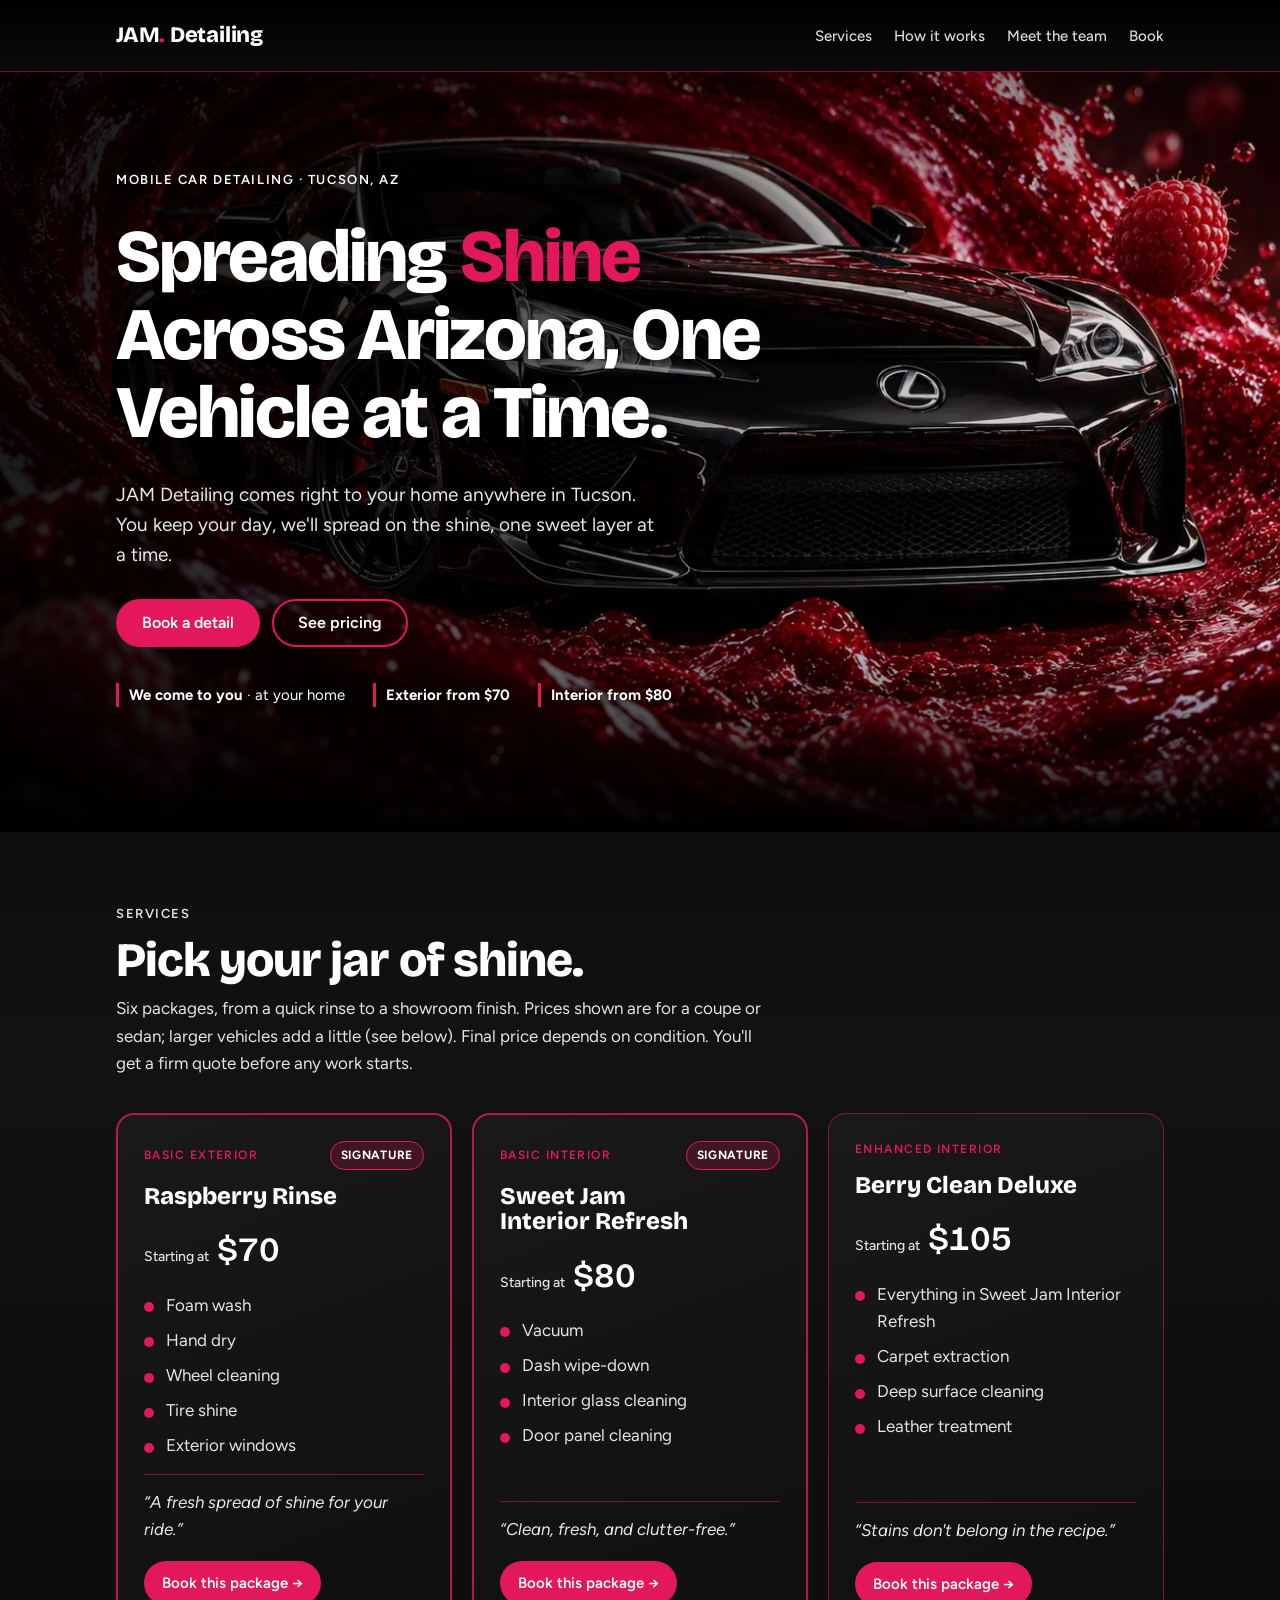
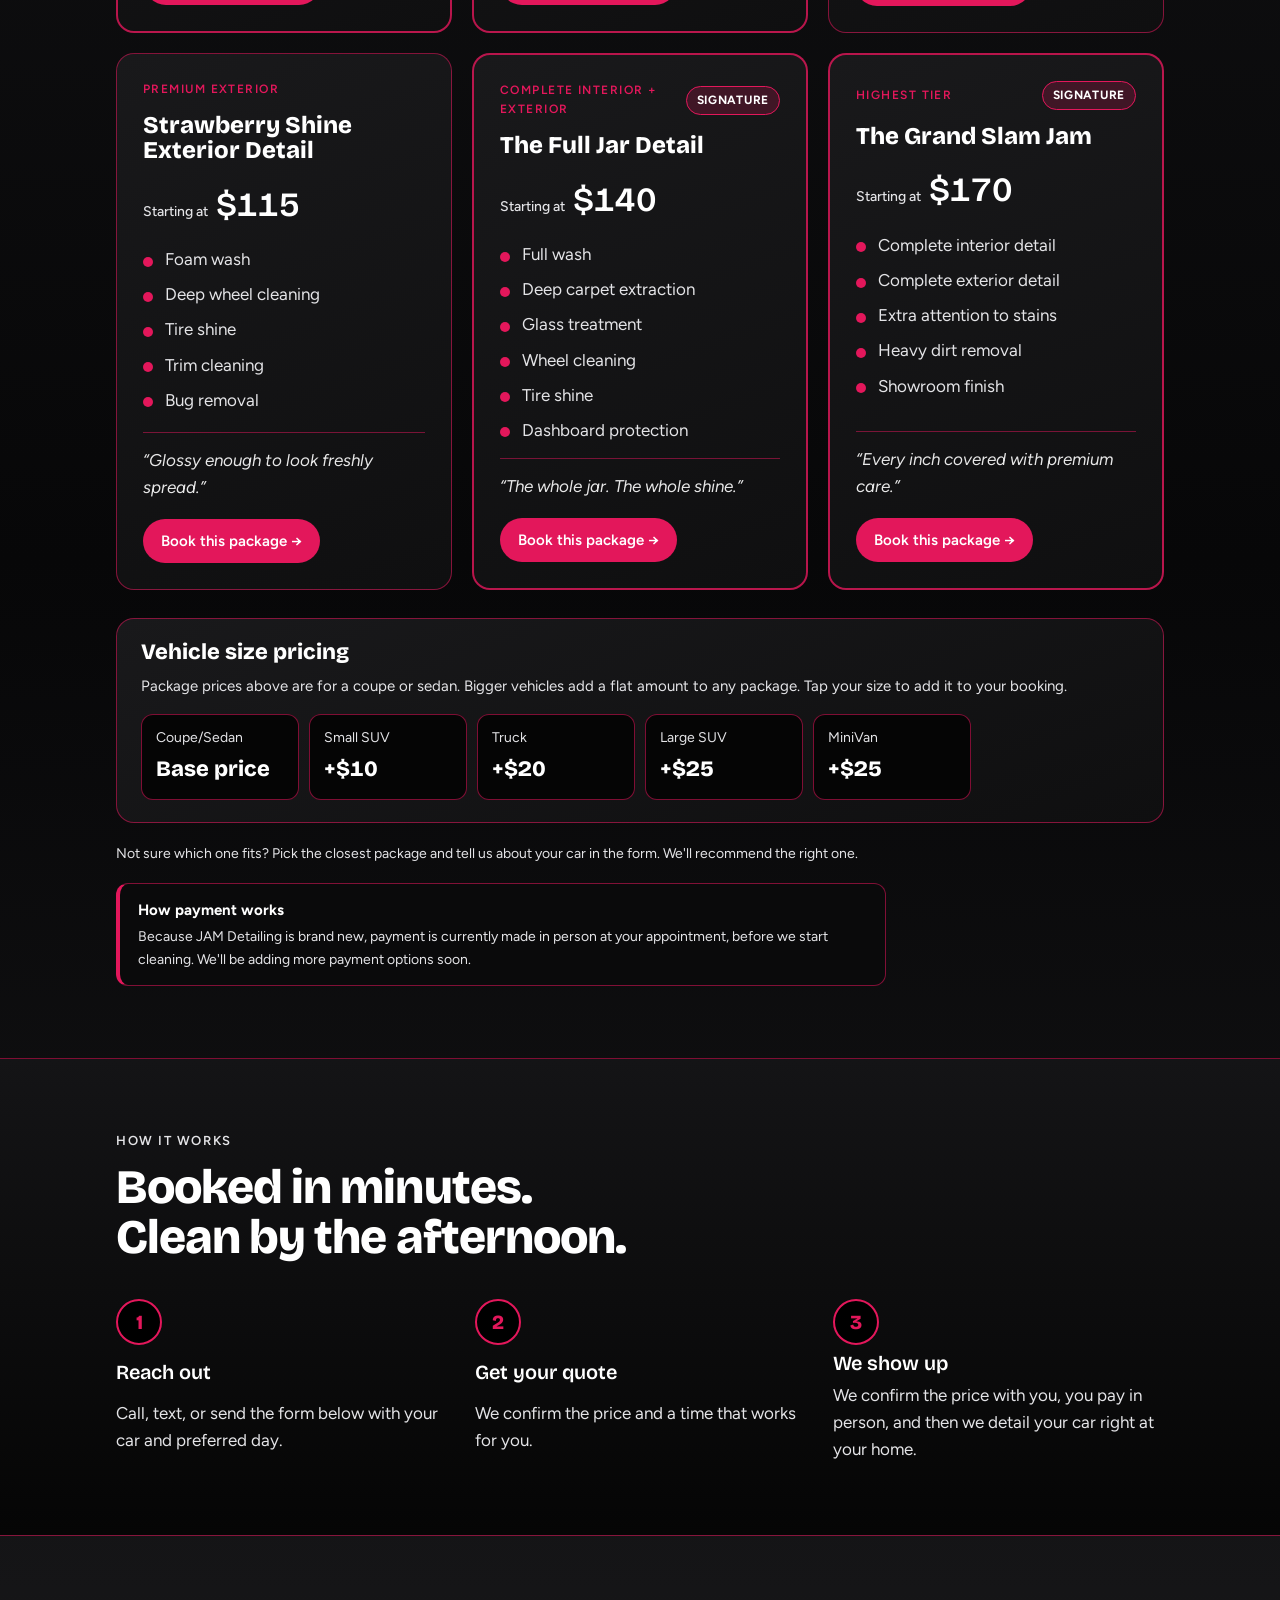
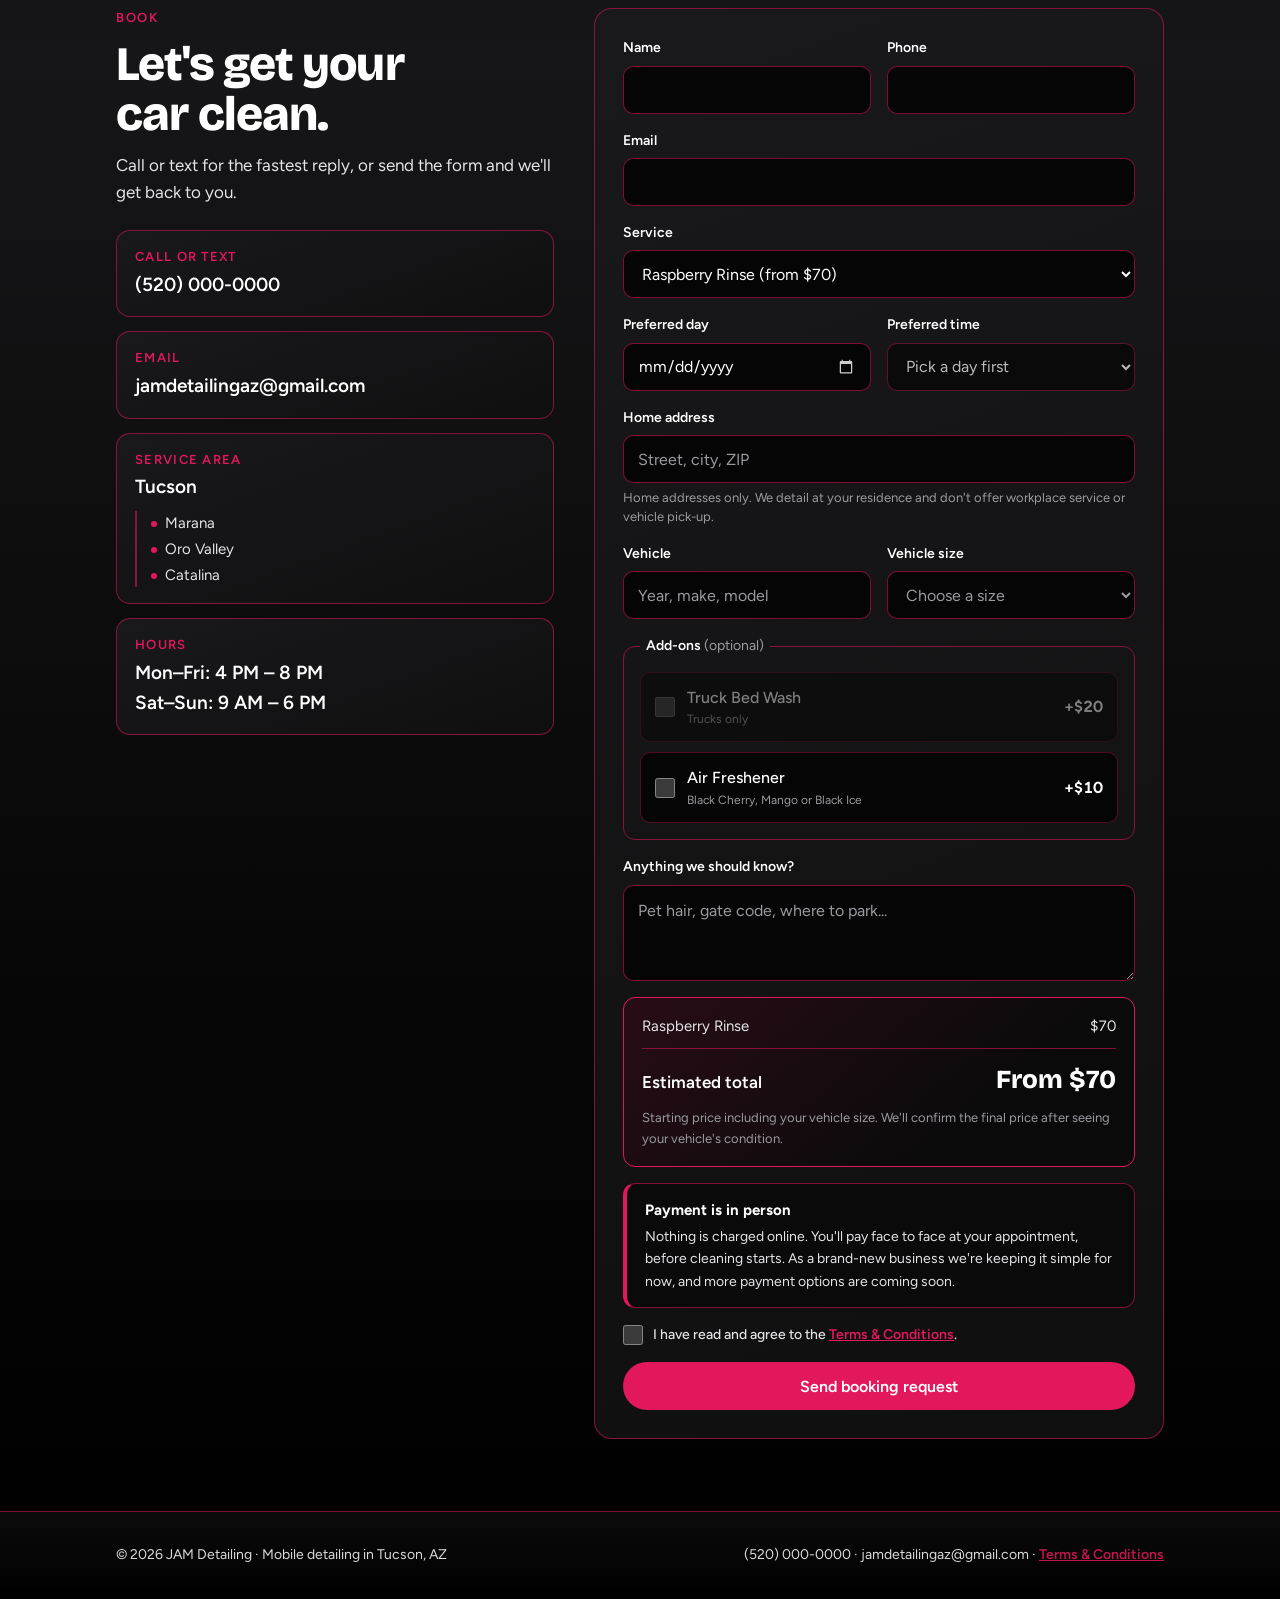
==== index.html @ 9a22cdf6 "Truck Bed Wash add-on is now $20 Co-Authored-By: Claude Opus 5.5 <noreply@anthropic.com> Claude-Sess" ====
<!DOCTYPE html>
<html lang="en">
<head>
<meta charset="utf-8">
<meta name="viewport" content="width=device-width, initial-scale=1">
<meta name="description" content="JAM Detailing: mobile car detailing in Tucson, AZ. Six detailing packages from $70, from a quick exterior rinse to a full showroom finish. We come to you.">
<title>JAM Detailing</title>
<link rel="preconnect" href="https://fonts.googleapis.com">
<link rel="preconnect" href="https://fonts.gstatic.com" crossorigin>
<link rel="preload" as="image" href="assets/hero-car.webp">
<link rel="stylesheet" href="https://fonts.googleapis.com/css2?family=Bricolage+Grotesque:opsz,wght@12..96,600;12..96,800&family=Figtree:wght@400;500;600&display=swap">
<link rel="stylesheet" href="styles.css">
</head>
<body>
<header>
  <div class="wrap nav">
    <a class="logo" href="index.html">JAM<span>.</span> Detailing</a>
    <nav class="nav-links" aria-label="Main">
      <a href="#services">Services</a>
      <a href="#how">How it works</a>
      <a href="team.html">Meet the team</a>
      <a href="#book">Book</a>
    </nav>
  </div>
</header>

<section class="hero" id="top">
  <div class="wrap">
    <p class="eyebrow" style="color: #fff; text-shadow: 0 1px 10px rgba(0,0,0,.9)">Mobile car detailing · Tucson, AZ</p>
    <h1>Spreading <em>Shine</em> Across Arizona, One Vehicle at a Time.</h1>
    <p class="lede">JAM Detailing comes right to your home anywhere in Tucson. You keep your day, we'll spread on the shine, one sweet layer at a time.</p>
    <div class="hero-actions">
      <a class="btn btn-sun" href="#book">Book a detail</a>
      <a class="btn btn-ghost" href="#services">See pricing</a>
    </div>
    <div class="hero-facts">
      <span><b>We come to you</b> · at your home</span>
      <span><b>Exterior from $70</b></span>
      <span><b>Interior from $80</b></span>
    </div>
  </div>
</section>

<section class="band" id="services">
  <div class="wrap">
    <div class="section-head">
      <p class="eyebrow">Services</p>
      <h2>Pick your jar of shine.</h2>
      <p>Six packages, from a quick rinse to a showroom finish. Prices shown are for a coupe or sedan; larger vehicles add a little (see below). Final price depends on condition. You'll get a firm quote before any work starts.</p>
    </div>
    <div class="services">
      <article class="service is-signature" data-service="Raspberry Rinse (from $70)" role="button" tabindex="0" aria-label="Book Raspberry Rinse">
        <div class="service-top"><p class="tier">Basic Exterior</p><span class="badge">Signature</span></div>
        <h3>Raspberry Rinse</h3>
        <p class="price"><small class="from">Starting at</small>$70</p>
        <ul>
          <li>Foam wash</li>
          <li>Hand dry</li>
          <li>Wheel cleaning</li>
          <li>Tire shine</li>
          <li>Exterior windows</li>
        </ul>
        <p class="tagline">&ldquo;A fresh spread of shine for your ride.&rdquo;</p>
        <span class="pick">Book this package <span aria-hidden="true">→</span></span>
      </article>
      <article class="service is-signature" data-service="Sweet Jam Interior Refresh (from $80)" role="button" tabindex="0" aria-label="Book Sweet Jam Interior Refresh">
        <div class="service-top"><p class="tier">Basic Interior</p><span class="badge">Signature</span></div>
        <h3>Sweet Jam Interior Refresh</h3>
        <p class="price"><small class="from">Starting at</small>$80</p>
        <ul>
          <li>Vacuum</li>
          <li>Dash wipe-down</li>
          <li>Interior glass cleaning</li>
          <li>Door panel cleaning</li>
        </ul>
        <p class="tagline">&ldquo;Clean, fresh, and clutter-free.&rdquo;</p>
        <span class="pick">Book this package <span aria-hidden="true">→</span></span>
      </article>
      <article class="service" data-service="Berry Clean Deluxe (from $105)" role="button" tabindex="0" aria-label="Book Berry Clean Deluxe">
        <div class="service-top"><p class="tier">Enhanced Interior</p></div>
        <h3>Berry Clean Deluxe</h3>
        <p class="price"><small class="from">Starting at</small>$105</p>
        <ul>
          <li>Everything in Sweet Jam Interior Refresh</li>
          <li>Carpet extraction</li>
          <li>Deep surface cleaning</li>
          <li>Leather treatment</li>
        </ul>
        <p class="tagline">&ldquo;Stains don&#x27;t belong in the recipe.&rdquo;</p>
        <span class="pick">Book this package <span aria-hidden="true">→</span></span>
      </article>
      <article class="service" data-service="Strawberry Shine Exterior Detail (from $115)" role="button" tabindex="0" aria-label="Book Strawberry Shine Exterior Detail">
        <div class="service-top"><p class="tier">Premium Exterior</p></div>
        <h3>Strawberry Shine Exterior Detail</h3>
        <p class="price"><small class="from">Starting at</small>$115</p>
        <ul>
          <li>Foam wash</li>
          <li>Deep wheel cleaning</li>
          <li>Tire shine</li>
          <li>Trim cleaning</li>
          <li>Bug removal</li>
        </ul>
        <p class="tagline">&ldquo;Glossy enough to look freshly spread.&rdquo;</p>
        <span class="pick">Book this package <span aria-hidden="true">→</span></span>
      </article>
      <article class="service is-signature" data-service="The Full Jar Detail (from $140)" role="button" tabindex="0" aria-label="Book The Full Jar Detail">
        <div class="service-top"><p class="tier">Complete Interior + Exterior</p><span class="badge">Signature</span></div>
        <h3>The Full Jar Detail</h3>
        <p class="price"><small class="from">Starting at</small>$140</p>
        <ul>
          <li>Full wash</li>
          <li>Deep carpet extraction</li>
          <li>Glass treatment</li>
          <li>Wheel cleaning</li>
          <li>Tire shine</li>
          <li>Dashboard protection</li>
        </ul>
        <p class="tagline">&ldquo;The whole jar. The whole shine.&rdquo;</p>
        <span class="pick">Book this package <span aria-hidden="true">→</span></span>
      </article>
      <article class="service is-signature" data-service="The Grand Slam Jam (from $170)" role="button" tabindex="0" aria-label="Book The Grand Slam Jam">
        <div class="service-top"><p class="tier">Highest Tier</p><span class="badge">Signature</span></div>
        <h3>The Grand Slam Jam</h3>
        <p class="price"><small class="from">Starting at</small>$170</p>
        <ul>
          <li>Complete interior detail</li>
          <li>Complete exterior detail</li>
          <li>Extra attention to stains</li>
          <li>Heavy dirt removal</li>
          <li>Showroom finish</li>
        </ul>
        <p class="tagline">&ldquo;Every inch covered with premium care.&rdquo;</p>
        <span class="pick">Book this package <span aria-hidden="true">→</span></span>
      </article>
    </div>
    <div class="size-prices" id="size-prices" aria-labelledby="size-prices-title">
      <h3 id="size-prices-title">Vehicle size pricing</h3>
      <p>Package prices above are for a coupe or sedan. Bigger vehicles add a flat amount to any package. Tap your size to add it to your booking.</p>
      <ul>
        <li><button type="button" class="size-pick" data-size="Coupe/Sedan" aria-pressed="false"><span>Coupe/Sedan</span><b>Base price</b></button></li>
        <li><button type="button" class="size-pick" data-size="Small SUV" aria-pressed="false"><span>Small SUV</span><b>+$10</b></button></li>
        <li><button type="button" class="size-pick" data-size="Truck" aria-pressed="false"><span>Truck</span><b>+$20</b></button></li>
        <li><button type="button" class="size-pick" data-size="Large SUV" aria-pressed="false"><span>Large SUV</span><b>+$25</b></button></li>
        <li><button type="button" class="size-pick" data-size="MiniVan" aria-pressed="false"><span>MiniVan</span><b>+$25</b></button></li>
      </ul>
    </div>
    <p class="price-note">Not sure which one fits? Pick the closest package and tell us about your car in the form. We'll recommend the right one.</p>
    <div class="pay-note" role="note">
      <strong>How payment works</strong>
      <p>Because JAM Detailing is brand new, payment is currently made in person at your appointment, before we start cleaning. We'll be adding more payment options soon.</p>
    </div>
  </div>
</section>

<section class="band how" id="how">
  <div class="wrap">
    <div class="section-head">
      <p class="eyebrow">How it works</p>
      <h2>Booked in minutes. Clean by the afternoon.</h2>
    </div>
    <ol class="steps">
      <li><h3>Reach out</h3><p>Call, text, or send the form below with your car and preferred day.</p></li>
      <li><h3>Get your quote</h3><p>We confirm the price and a time that works for you.</p></li>
      <li><h3>We show up</h3><p>We confirm the price with you, you pay in person, and then we detail your car right at your home.</p></li>
    </ol>
  </div>
</section>

<section class="band" id="book">
  <div class="wrap book-grid">
    <div>
      <p class="eyebrow">Book</p>
      <h2 style="font-size: clamp(32px, 5vw, 48px); font-weight: 800; letter-spacing: -.02em; margin-top: 10px;">Let's get your car clean.</h2>
      <p style="color: var(--muted); margin-top: 12px;">Call or text for the fastest reply, or send the form and we'll get back to you.</p>
      <div class="contact-list">
        <div class="contact"><span>Call or text</span><strong>(520) 000-0000</strong></div>
        <div class="contact"><span>Email</span><strong>jamdetailingaz@gmail.com</strong></div>
        <div class="contact"><span>Service area</span><strong>Tucson</strong>
          <ul class="sub-areas" aria-label="Areas we also cover">
            <li>Marana</li>
            <li>Oro Valley</li>
            <li>Catalina</li>
          </ul>
        </div>
        <div class="contact"><span>Hours</span><strong>Mon–Fri: 4 PM – 8 PM<br>Sat–Sun: 9 AM – 6 PM</strong></div>
      </div>
    </div>

    <form id="booking-form" action="https://api.web3forms.com/submit" method="POST">
      <!-- Paste the access key Web3Forms emails you between the quotes below -->
      <input type="hidden" name="access_key" value="fdd90a14-6613-4c3e-94c9-8420f6a2cc3d">
      <input type="hidden" name="subject" value="New booking request - JAM Detailing">
      <input type="hidden" name="from_name" value="JAM Detailing Website">
      <input type="hidden" name="redirect" value="https://web3forms.com/success">
      <input type="checkbox" name="botcheck" style="display:none" tabindex="-1" autocomplete="off">
      <div class="row">
        <label for="f-name">Name<input id="f-name" name="name" required autocomplete="name"></label>
        <label for="f-phone">Phone<input id="f-phone" name="phone" type="tel" required autocomplete="tel"></label>
      </div>
      <label for="f-email">Email<input id="f-email" name="email" type="email" autocomplete="email"></label>
      <label for="f-service">Service
          <select id="f-service" name="service">
            <option data-price="70">Raspberry Rinse (from $70)</option>
            <option data-price="80">Sweet Jam Interior Refresh (from $80)</option>
            <option data-price="105">Berry Clean Deluxe (from $105)</option>
            <option data-price="115">Strawberry Shine Exterior Detail (from $115)</option>
            <option data-price="140">The Full Jar Detail (from $140)</option>
            <option data-price="170">The Grand Slam Jam (from $170)</option>
            <option>Not sure yet, help me choose</option>
          </select>
        </label>
      <div class="row">
        <label for="f-date">Preferred day<input id="f-date" name="date" type="date" required></label>
        <label for="f-time">Preferred time
          <select id="f-time" name="time" required disabled>
            <option value="" disabled selected>Pick a day first</option>
          </select>
        </label>
      </div>
      <label for="f-address">Home address<input id="f-address" name="address" required autocomplete="street-address" placeholder="Street, city, ZIP">
        <small class="field-note">Home addresses only. We detail at your residence and don't offer workplace service or vehicle pick-up.</small></label>
      <div class="row">
        <label for="f-car">Vehicle<input id="f-car" name="vehicle" placeholder="Year, make, model"></label>
        <label for="f-size">Vehicle size
          <select id="f-size" name="vehicle_size" required>
            <option value="" disabled selected>Choose a size</option>
            <option value="Coupe/Sedan" data-price="0">Coupe/Sedan (base price)</option>
            <option value="Small SUV" data-price="10">Small SUV (+$10)</option>
            <option value="Truck" data-price="20">Truck (+$20)</option>
            <option value="Large SUV" data-price="25">Large SUV (+$25)</option>
            <option value="MiniVan" data-price="25">MiniVan (+$25)</option>
          </select>
        </label>
      </div>
      <fieldset class="addons">
        <legend>Add-ons <span class="opt">(optional)</span></legend>
        <label class="addon" id="addon-bed-wrap"><input type="checkbox" class="addon-box" value="Truck Bed Wash" data-price="20" id="addon-bed">
          <span class="addon-name">Truck Bed Wash<small id="addon-bed-note">Trucks only</small></span><span class="addon-price">+$20</span></label>
        <label class="addon"><input type="checkbox" class="addon-box" value="Air Freshener" data-price="10" id="addon-fresh">
          <span class="addon-name">Air Freshener<small>Black Cherry, Mango or Black Ice</small></span><span class="addon-price">+$10</span></label>
        <label class="scent" for="f-scent" id="scent-wrap" hidden>Air freshener scent
          <select id="f-scent" name="air_freshener_scent" disabled>
            <option>Black Cherry</option>
            <option>Mango</option>
            <option>Black Ice</option>
          </select>
        </label>
        <input type="hidden" name="add_ons" id="f-addons" value="None">
      </fieldset>
      <label for="f-notes">Anything we should know?<textarea id="f-notes" name="notes" placeholder="Pet hair, gate code, where to park..."></textarea></label>
      <div class="quote" id="quote" aria-live="polite">
        <div class="quote-lines" id="quote-lines"></div>
        <div class="quote-total"><span>Estimated total</span><strong id="quote-total">Choose a package</strong></div>
        <p class="quote-note" id="quote-note">Starting prices. We'll confirm your final price after seeing your vehicle's size and condition.</p>
        <input type="hidden" name="estimated_total" id="f-total" value="">
      </div>
      <div class="pay-note pay-note-form" role="note">
        <strong>Payment is in person</strong>
        <p>Nothing is charged online. You'll pay face to face at your appointment, before cleaning starts. As a brand-new business we're keeping it simple for now, and more payment options are coming soon.</p>
      </div>
      <label class="terms-check" for="f-terms"><input type="checkbox" id="f-terms" name="agreed_to_terms" value="Yes" required>
        <span>I have read and agree to the <a href="terms.html" target="_blank" rel="noopener">Terms &amp; Conditions</a>.</span></label>
      <button class="btn btn-sun" type="submit" id="f-submit">Send booking request</button>
      <p class="form-msg" id="form-msg" role="status" hidden></p>
      <div class="form-done" id="form-done" role="status" hidden>
        <div class="form-done-icon" aria-hidden="true">✓</div>
        <h3 id="form-done-title">Request sent!</h3>
        <p id="form-done-text"></p>
        <p class="form-done-small">Need to change something? Call or text us at <span style="white-space: nowrap">(520) 000-0000</span>.</p>
      </div>
    </form>
  </div>
</section>

<footer>
  <div class="wrap">
    <span>© 2026 JAM Detailing · Mobile detailing in Tucson, AZ</span>
    <span>(520) 000-0000 · jamdetailingaz@gmail.com · <a href="terms.html">Terms &amp; Conditions</a></span>
  </div>
</footer>

<script>
  // Clicking a service card selects that service in the form, then scrolls to the vehicle size box.
  (function () {
    var select = document.getElementById('f-service');
    var cards = document.querySelectorAll('.service[data-service]');
    var smooth = !window.matchMedia('(prefers-reduced-motion: reduce)').matches;
    // Highlights the card that matches the chosen service and swaps its button text
    function mark(value) {
      cards.forEach(function (c) {
        var on = c.dataset.service === value;
        c.classList.toggle('is-picked', on);
        c.setAttribute('aria-pressed', on ? 'true' : 'false');
        var btn = c.querySelector('.pick');
        if (btn) btn.innerHTML = on ? 'Selected <span aria-hidden="true">✓</span>' : 'Book this package <span aria-hidden="true">→</span>';
      });
    }
    document.getElementById('booking-form').addEventListener('reset', function () { mark(null); });
    function pick(value) {
      select.value = value;
      if (window.jamUpdateQuote) window.jamUpdateQuote();
      mark(value);
      // Next step: pick a vehicle size in the box right below the packages
      var sizes = document.getElementById('size-prices');
      sizes.scrollIntoView({ behavior: smooth ? 'smooth' : 'auto', block: 'center' });
      sizes.classList.remove('flash'); void sizes.offsetWidth; sizes.classList.add('flash');
    }
    cards.forEach(function (card) {
      card.addEventListener('click', function () { pick(card.dataset.service); });
      card.addEventListener('keydown', function (e) {
        if (e.key === 'Enter' || e.key === ' ') { e.preventDefault(); pick(card.dataset.service); }
      });
    });
    var both = document.querySelector('.pick-both');
    if (both) both.addEventListener('click', function (e) { e.preventDefault(); pick(both.dataset.service); });
    select.addEventListener('change', function () {
      mark(select.value);
    });
  })();

  // Clicking a vehicle size tile picks that size in the form, then scrolls to the booking form.
  (function () {
    var size = document.getElementById('f-size');
    var tiles = document.querySelectorAll('.size-pick');
    var smooth = !window.matchMedia('(prefers-reduced-motion: reduce)').matches;
    function mark() {
      tiles.forEach(function (t) {
        var on = t.dataset.size === size.value;
        t.classList.toggle('is-picked', on);
        t.setAttribute('aria-pressed', on ? 'true' : 'false');
      });
    }
    tiles.forEach(function (t) {
      t.addEventListener('click', function () {
        size.value = t.dataset.size;
        if (window.jamUpdateQuote) window.jamUpdateQuote();
        mark();
        document.getElementById('booking-form').scrollIntoView({ behavior: smooth ? 'smooth' : 'auto', block: 'start' });
        size.classList.remove('flash'); void size.offsetWidth; size.classList.add('flash');
        setTimeout(function () { document.getElementById('f-name').focus({ preventScroll: true }); }, smooth ? 600 : 0);
      });
    });
    size.addEventListener('change', mark);
    document.getElementById('booking-form').addEventListener('reset', function () { setTimeout(mark, 0); });
  })();

  // Don't allow booking a day in the past
  (function () {
    var d = new Date(); d.setMinutes(d.getMinutes() - d.getTimezoneOffset());
    document.getElementById('f-date').min = d.toISOString().slice(0, 10);
  })();

  // Time slots follow the work hours for the chosen day.
  // Weekdays 4 PM to 8 PM, weekends 9 AM to 6 PM (start times end an hour before closing).
  (function () {
    var HOURS = { weekday: [16, 19], weekend: [9, 17] };   // first and last start hour, 24h clock
    var date = document.getElementById('f-date');
    var time = document.getElementById('f-time');
    function label(h) { return (h % 12 || 12) + ':00 ' + (h < 12 ? 'AM' : 'PM'); }
    function fill() {
      var prev = time.value;
      time.innerHTML = '';
      if (!date.value) {
        time.disabled = true;
        time.add(new Option('Pick a day first', '', true, true)); time.options[0].disabled = true;
        return;
      }
      var parts = date.value.split('-');
      var day = new Date(parts[0], parts[1] - 1, parts[2]).getDay();
      var range = (day === 0 || day === 6) ? HOURS.weekend : HOURS.weekday;
      time.disabled = false;
      time.add(new Option('Choose a time', '', true, true)); time.options[0].disabled = true;
      for (var h = range[0]; h <= range[1]; h++) time.add(new Option(label(h)));
      time.add(new Option('Flexible, any time works'));
      for (var i = 0; i < time.options.length; i++) if (time.options[i].value === prev && prev) time.selectedIndex = i;
    }
    date.addEventListener('change', fill);
    date.addEventListener('input', fill);
    document.getElementById('booking-form').addEventListener('reset', function () { setTimeout(fill, 0); });
  })();

  // Add-ons and live price quote
  (function () {
    var service = document.getElementById('f-service');
    var size = document.getElementById('f-size');
    var boxes = document.querySelectorAll('.addon-box');
    var bed = document.getElementById('addon-bed');
    var fresh = document.getElementById('addon-fresh');
    var scent = document.getElementById('f-scent');
    var scentWrap = document.getElementById('scent-wrap');
    var lines = document.getElementById('quote-lines');
    var total = document.getElementById('quote-total');
    var note = document.getElementById('quote-note');
    var addonsField = document.getElementById('f-addons');
    var totalField = document.getElementById('f-total');
    function money(n) { return '$' + n; }
    function row(name, amt) { return '<div class="quote-line"><span>' + name + '</span><span>' + amt + '</span></div>'; }
    function update() {
      // Truck Bed Wash only applies to trucks
      var isTruck = size.value === 'Truck';
      bed.disabled = !isTruck;
      if (!isTruck) bed.checked = false;
      document.getElementById('addon-bed-wrap').classList.toggle('is-off', !isTruck);

      var opt = service.options[service.selectedIndex];
      var pkgName = opt.text.replace(/\s*\(.*\)\s*$/, '');
      var base = opt.dataset.price ? Number(opt.dataset.price) : null;
      var html = row(pkgName, base === null ? 'Quote' : money(base));
      var extras = 0, picked = [];
      // Vehicle size upcharge
      var sizeOpt = size.options[size.selectedIndex];
      if (size.value && sizeOpt.dataset.price !== undefined) {
        var up = Number(sizeOpt.dataset.price);
        extras += up;
        html += row('Vehicle size: ' + size.value, up ? '+' + money(up) : 'Included');
      }
      // Air freshener scent picker shows only when the add-on is ticked
      scentWrap.hidden = !fresh.checked;
      scent.disabled = !fresh.checked;
      boxes.forEach(function (b) {
        if (!b.checked) return;
        var name = b === fresh ? b.value + ' (' + scent.value + ')' : b.value;
        extras += Number(b.dataset.price); picked.push(name); html += row(name, '+' + money(b.dataset.price));
      });
      lines.innerHTML = html;
      addonsField.value = picked.length ? picked.join(', ') : 'None';
      if (base === null) {
        total.textContent = extras ? money(extras) + ' + package quote' : 'Quoted after we see your car';
        // (size upcharge and add-ons are counted in extras)
        totalField.value = total.textContent;
        note.textContent = "We'll quote this package after seeing your vehicle. Add-on prices are listed above.";
      } else {
        total.textContent = 'From ' + money(base + extras);
        totalField.value = total.textContent;
        note.textContent = "Starting price including your vehicle size. We'll confirm the final price after seeing your vehicle's condition.";
      }
    }
    service.addEventListener('change', update);
    size.addEventListener('change', update);
    boxes.forEach(function (b) { b.addEventListener('change', update); });
    scent.addEventListener('change', update);
    document.getElementById('booking-form').addEventListener('reset', function () { setTimeout(update, 0); });
    window.jamUpdateQuote = update;
    update();
  })();

  // Sends the booking to Web3Forms without leaving the page, then locks the form.
  // One request per visitor: after a successful send the form is replaced with a confirmation,
  // and this browser can't send another one for 4 hours (so impatient re-clicks don't flood the inbox).
  var form = document.getElementById('booking-form');
  var msg = document.getElementById('form-msg');
  var btn = document.getElementById('f-submit');
  var LOCK_KEY = 'jam-booking-sent';
  var LOCK_HOURS = 4;
  var sending = false;

  function lockedAt() {
    try { var t = Number(localStorage.getItem(LOCK_KEY)); return t && (Date.now() - t) < LOCK_HOURS * 3600e3 ? t : 0; }
    catch (err) { return 0; }
  }
  function lockForm(justSent) {
    form.classList.add('is-locked');
    form.querySelectorAll('input, select, textarea, button').forEach(function (el) { el.disabled = true; });
    var done = document.getElementById('form-done');
    done.hidden = false;
    document.getElementById('form-done-title').textContent = justSent ? 'Request sent!' : 'Request already sent';
    document.getElementById('form-done-text').textContent = justSent
      ? "Thanks! We got your booking request and will reach out soon to confirm your time. No need to send it again."
      : "Looks like you already sent us a booking request. We'll reach out soon to confirm. No need to send another one.";
  }
  if (lockedAt()) lockForm(false);

  form.addEventListener('submit', function (e) {
    e.preventDefault();
    if (sending || lockedAt()) return;          // ignore double-clicks and repeat sends
    if (!form.reportValidity()) return;
    sending = true;
    btn.disabled = true;
    btn.textContent = 'Sending...';
    msg.hidden = true;
    var data = new FormData(form);
    data.delete('redirect');
    fetch('https://api.web3forms.com/submit', {
      method: 'POST',
      headers: { 'Accept': 'application/json' },
      body: data
    })
      .then(function (res) { return res.json(); })
      .then(function (json) {
        if (json.success) {
          try { localStorage.setItem(LOCK_KEY, String(Date.now())); } catch (err) {}
          lockForm(true);
          document.getElementById('form-done').scrollIntoView({ behavior: 'smooth', block: 'center' });
        } else {
          msg.textContent = 'Something went wrong sending your request. Please try again in a moment, or call or text (520) 000-0000.';
          msg.hidden = false;
        }
      })
      .catch(function () {
        msg.textContent = 'Your request could not be sent. Check your connection and try again, or call or text (520) 000-0000.';
        msg.hidden = false;
      })
      .finally(function () {
        sending = false;
        if (!form.classList.contains('is-locked')) {
          btn.disabled = false;
          btn.textContent = 'Send booking request';
        }
      });
  });
</script>
</body>
</html>
---- styles.css ----
/* Layout: full-width bands, each with a centered 1080px inner column.
   Theme: gradient-finished black like polished paint, raspberry red accents and borders, white text. */
:root {
  --bg: #050505;
  --surface: #0f0f10;
  --surface-2: #19191b;
  --ink: #ffffff;
  --muted: #e4e4e7;        /* secondary text, still reads as white */
  --rasp: #e3175b;          /* raspberry red */
  --rasp-deep: #a10e40;
  --line: color-mix(in srgb, var(--rasp) 55%, transparent);
  --deep-ink: #ffffff;
  --sun: var(--rasp);       /* main accent (buttons, highlights) */
  --sun-ink: #ffffff;
  --accent: var(--rasp);
  --font-display: "Bricolage Grotesque", "Arial Black", system-ui, sans-serif;
  --font-body: "Figtree", system-ui, -apple-system, "Segoe UI", sans-serif;
  color-scheme: dark;
}

* { box-sizing: border-box; }

body { margin: 0; color: var(--ink); font-family: var(--font-body); font-size: 17px; line-height: 1.6; min-height: 100vh;
  background: linear-gradient(180deg, #000 0%, #121214 22%, #070708 45%, #161618 68%, #060606 88%, #000 100%); }
h1, h2, h3 { font-family: var(--font-display); line-height: 1.05; margin: 0; text-wrap: balance; }
p { margin: 0; }
a { color: inherit; }
.wrap { max-width: 1080px; margin: 0 auto; padding-left: max(16px, env(safe-area-inset-left, 0px)); padding-right: max(16px, env(safe-area-inset-right, 0px)); }
.band { padding-block: 72px; }
.eyebrow { font-size: 13px; font-weight: 600; letter-spacing: .12em; text-transform: uppercase; color: var(--accent); }

/* Header */
header { background: linear-gradient(180deg, #000, #0b0b0c); color: var(--deep-ink); border-bottom: 1px solid var(--line); }
.nav { display: flex; align-items: center; justify-content: space-between; gap: 16px; padding-block: 18px; flex-wrap: wrap; }
.logo { font-family: var(--font-display); font-weight: 800; font-size: 22px; letter-spacing: -.01em; text-decoration: none; }
.logo span { color: var(--sun); }
.nav-links { display: flex; gap: 22px; font-size: 15px; font-weight: 500; }
.nav-links a { text-decoration: none; opacity: .85; }
.nav-links a:hover { opacity: 1; }

/* Hero */
.hero { color: var(--deep-ink); position: relative; overflow: hidden; min-height: min(86vh, 760px); display: grid; align-items: center;
  background: #000 url("assets/hero-car.webp") 62% 55% / cover no-repeat; }
/* Darkens the photo behind the headline so the white text stays readable */
.hero::before { content: ""; position: absolute; inset: 0; pointer-events: none;
  background:
    linear-gradient(90deg, rgba(0,0,0,.88) 0%, rgba(0,0,0,.72) 32%, rgba(0,0,0,.25) 62%, rgba(0,0,0,.05) 100%),
    linear-gradient(180deg, rgba(0,0,0,.35) 0%, transparent 22%, transparent 75%, #000 100%); }
@media (max-width: 760px) {
  .hero { background-position: 70% center; }
  .hero::before { background: linear-gradient(180deg, rgba(0,0,0,.45) 0%, rgba(0,0,0,.5) 50%, rgba(0,0,0,.85) 100%); }
}
.hero h1, .hero p.lede { text-shadow: 0 2px 18px rgba(0,0,0,.6); }
.hero .wrap { width: 100%; position: relative; z-index: 1; padding-block: 56px 84px; display: grid; gap: 28px; }
.hero h1 { font-size: clamp(38px, 6.4vw, 74px); font-weight: 800; letter-spacing: -.025em; max-width: 15ch; }
.hero h1 em { font-style: normal; color: var(--sun); }
.hero p.lede { font-size: 19px; max-width: 46ch; opacity: .9; }
.hero-actions { display: flex; gap: 12px; flex-wrap: wrap; }
.btn { display: inline-flex; align-items: center; justify-content: center; min-height: 48px; padding: 0 24px; border-radius: 999px;
  font-weight: 600; font-size: 16px; text-decoration: none; border: 2px solid transparent; cursor: pointer; font-family: inherit; }
.btn-sun { background: var(--sun); color: var(--sun-ink); }
.btn-sun:hover { background: #f02a6c; }
.btn-ghost { border-color: var(--rasp); color: var(--deep-ink); background: transparent; }
.btn:focus-visible, input:focus-visible, select:focus-visible, textarea:focus-visible { outline: 3px solid var(--sun); outline-offset: 2px; }
.hero-facts { display: flex; gap: 28px; flex-wrap: wrap; font-size: 15px; padding-top: 8px; text-shadow: 0 1px 10px rgba(0,0,0,.9); }
.hero-facts span { border-left: 3px solid var(--rasp); padding-left: 10px; }
.hero-facts b { color: #fff; font-weight: 700; }

/* Services */
.section-head { display: grid; gap: 10px; margin-bottom: 36px; max-width: 60ch; }
.section-head h2 { font-size: clamp(32px, 5vw, 48px); font-weight: 800; letter-spacing: -.02em; }
.section-head p { color: var(--muted); }
.services { display: grid; grid-template-columns: repeat(auto-fill, minmax(300px, 1fr)); gap: 20px; }
.service { background: linear-gradient(160deg, var(--surface-2), var(--surface)); border: 1px solid var(--line); border-radius: 18px; padding: 26px; display: grid; gap: 14px; grid-template-rows: auto auto auto 1fr auto auto; }
.service h3 { font-size: 24px; font-weight: 800; }
.price { font-family: var(--font-display); font-weight: 600; font-size: 34px; font-variant-numeric: tabular-nums; display: flex; align-items: baseline; gap: 8px; }
.price small.from { order: -1; margin-left: 0; }
.price-quote { font-size: 24px; color: var(--rasp); }
.service-top { display: flex; justify-content: space-between; align-items: center; gap: 10px; }
.tier { font-size: 12px; font-weight: 600; letter-spacing: .12em; text-transform: uppercase; color: var(--rasp); }
.badge { font-size: 12px; font-weight: 700; letter-spacing: .06em; text-transform: uppercase; padding: 4px 10px; border-radius: 999px; background: color-mix(in srgb, var(--rasp) 20%, transparent); border: 1px solid var(--rasp); color: #fff; white-space: nowrap; }
.service.is-signature { border-width: 2px; border-color: color-mix(in srgb, var(--rasp) 80%, transparent); }
.tagline { font-style: italic; color: #fff; opacity: .9; border-top: 1px solid var(--line); padding-top: 14px; }
.service .pick { align-self: end; }
.price small { font-family: var(--font-body); font-size: 14px; font-weight: 500; color: var(--muted); margin-left: 6px; }
.service ul { list-style: none; padding: 0; margin: 0; display: grid; gap: 8px; align-content: start; color: var(--muted); }
.service li { padding-left: 22px; position: relative; }
.service li::before { content: ""; position: absolute; left: 0; top: .62em; width: 10px; height: 10px; border-radius: 50%; background: var(--sun); }
.price-note { margin-top: 20px; font-size: 14px; color: var(--muted); }
.price-note a { color: var(--rasp); font-weight: 600; }
/* Service cards act as buttons: clicking one picks it in the booking form */
.service[data-service] { cursor: pointer; transition: transform .15s ease, border-color .15s ease, box-shadow .15s ease; }
.service[data-service]:hover { transform: translateY(-3px); border-color: var(--rasp); box-shadow: 0 10px 30px -12px color-mix(in srgb, var(--rasp) 60%, transparent); }
.service[data-service]:focus-visible { outline: 3px solid var(--rasp); outline-offset: 3px; }
.service.is-picked, .service.is-picked:hover { border-color: var(--rasp); border-width: 2px; transform: none;
  background: linear-gradient(160deg, color-mix(in srgb, var(--rasp) 22%, var(--surface-2)), color-mix(in srgb, var(--rasp) 8%, var(--surface)));
  box-shadow: 0 0 0 2px color-mix(in srgb, var(--rasp) 45%, transparent), 0 14px 36px -12px color-mix(in srgb, var(--rasp) 70%, transparent); }
.service.is-picked .pick { background: #fff; color: var(--rasp-deep); }
.pick { justify-self: start; margin-top: 4px; padding: 10px 18px; border-radius: 999px; background: var(--rasp); color: #fff; font-weight: 600; font-size: 15px; }
.service[data-service]:hover .pick { background: #f02a6c; }
@keyframes flash { 0%, 100% { box-shadow: 0 0 0 0 transparent; } 30% { box-shadow: 0 0 0 4px color-mix(in srgb, var(--rasp) 55%, transparent); } }
.flash { animation: flash 1.4s ease 1; border-color: var(--rasp); }

/* How it works */
.how { background: linear-gradient(180deg, #141416, #050505); border-block: 1px solid var(--line); }
.steps { display: grid; grid-template-columns: repeat(auto-fit, minmax(220px, 1fr)); gap: 28px; list-style: none; padding: 0; margin: 0; counter-reset: step; }
.steps li { counter-increment: step; display: grid; gap: 8px; }
.steps li::before { content: counter(step); font-family: var(--font-display); font-weight: 800; font-size: 20px; width: 42px; height: 42px;
  border-radius: 50%; display: grid; place-items: center; background: #000; color: var(--rasp); border: 2px solid var(--rasp); }
.steps h3 { font-size: 20px; font-weight: 600; }
.steps p { color: var(--muted); }

/* Book */
.book-grid { display: grid; grid-template-columns: minmax(0, 1fr) minmax(0, 1.3fr); gap: 40px; align-items: start; }
@media (max-width: 760px) { .book-grid { grid-template-columns: 1fr; } }
.contact-list { display: grid; gap: 14px; margin-top: 24px; }
.contact { display: grid; gap: 2px; padding: 16px 18px; border: 1px solid var(--line); border-radius: 14px; background: linear-gradient(160deg, var(--surface-2), var(--surface)); }
.contact span { font-size: 13px; text-transform: uppercase; letter-spacing: .1em; color: var(--rasp); font-weight: 600; }
.contact strong { font-size: 19px; font-weight: 600; user-select: all; word-break: break-word; }
#booking-form { scroll-margin-top: 24px; }
form { background: linear-gradient(160deg, var(--surface-2), var(--surface)); border: 1px solid var(--line); border-radius: 18px; padding: 28px; display: grid; gap: 16px; }
.row { display: grid; grid-template-columns: 1fr 1fr; gap: 16px; }
@media (max-width: 520px) { .row { grid-template-columns: 1fr; } }
label { display: grid; gap: 6px; font-size: 14px; font-weight: 600; }
input, select, textarea { font: inherit; font-weight: 400; font-size: 16px; color: var(--ink); background: #050505; border: 1px solid var(--line);
  border-radius: 10px; padding: 12px 14px; width: 100%; }
textarea { min-height: 96px; resize: vertical; }
input::placeholder, textarea::placeholder { color: #9a9aa0; }
.form-msg { font-size: 15px; padding: 14px 16px; border-radius: 10px; background: color-mix(in srgb, var(--sun) 22%, var(--surface)); }

footer { background: linear-gradient(180deg, #0b0b0c, #000); color: var(--deep-ink); border-top: 1px solid var(--line); }
footer .wrap { padding-block: 32px; display: flex; justify-content: space-between; gap: 16px; flex-wrap: wrap; font-size: 14px; opacity: .85; }

@media (prefers-reduced-motion: reduce) { * { transition: none !important; animation: none !important; } }

/* Meet the team page */
.nav-links a[aria-current="page"] { opacity: 1; color: var(--rasp); }
.page-hero { position: relative; overflow: hidden; border-bottom: 1px solid var(--line);
  background: #000 url("assets/hero-car.webp") 62% 45% / cover no-repeat; }
.page-hero::before { content: ""; position: absolute; inset: 0;
  background: linear-gradient(90deg, rgba(0,0,0,.92) 0%, rgba(0,0,0,.78) 45%, rgba(0,0,0,.45) 100%); }
.page-hero .wrap { position: relative; padding-block: 72px 64px; display: grid; gap: 14px; }
.page-hero h1 { font-size: clamp(40px, 7vw, 72px); font-weight: 800; letter-spacing: -.025em; }
.page-hero h1 em { font-style: normal; color: var(--rasp); }
.page-hero p { max-width: 52ch; font-size: 18px; text-shadow: 0 1px 10px rgba(0,0,0,.9); }
.team { display: grid; grid-template-columns: repeat(auto-fit, minmax(280px, 1fr)); gap: 20px; }
.member { background: linear-gradient(160deg, var(--surface-2), var(--surface)); border: 1px solid var(--line); border-radius: 18px;
  padding: 26px; display: grid; gap: 14px; align-content: start; text-align: center; justify-items: center; }
.member .photo { width: 148px; height: 148px; border-radius: 50%; object-fit: cover; border: 3px solid var(--rasp);
  box-shadow: 0 10px 30px -10px color-mix(in srgb, var(--rasp) 70%, transparent); }
.photo-slot { width: 148px; height: 148px; border-radius: 50%; border: 2px dashed var(--rasp); display: grid; place-items: center;
  background: radial-gradient(circle at 35% 30%, #2a0a15, #0a0a0b 70%); color: var(--muted); font-size: 13px; font-weight: 600; letter-spacing: .06em; text-transform: uppercase; }
.member h2 { font-size: 26px; font-weight: 800; }
.member .role { font-size: 13px; font-weight: 600; letter-spacing: .12em; text-transform: uppercase; color: var(--rasp); }
.member .bio { color: var(--muted); }
.member .fact { width: 100%; border-top: 1px solid var(--line); padding-top: 14px; font-size: 15px; }
.member .fact b { color: var(--rasp); font-weight: 600; }
.cta { display: grid; gap: 16px; justify-items: start; margin-top: 48px; padding: 32px; border: 1px solid var(--line); border-radius: 18px;
  background: linear-gradient(120deg, #1c0610, #0d0d0e 60%); }
.cta h2 { font-size: clamp(26px, 4vw, 36px); font-weight: 800; }

/* Keep the 4-link menu tidy on phones */
.nav-links a { white-space: nowrap; }
@media (max-width: 520px) { .nav-links { gap: 8px 16px; font-size: 14px; flex-wrap: wrap; } }

/* Grey out "Choose a time" until a time is picked */
select:invalid { color: #9a9aa0; }
select option { color: var(--ink); background: #0f0f10; }

.photo-slot .initials { font-family: var(--font-display); font-size: 44px; font-weight: 800; letter-spacing: 0; color: var(--rasp); text-transform: none; }

/* Booking form add-ons and live quote */
.addons { border: 1px solid var(--line); border-radius: 12px; padding: 14px 16px 16px; margin: 0; display: grid; gap: 10px; }
.addons legend { font-size: 14px; font-weight: 600; padding: 0 6px; }
.addons .opt { font-weight: 400; color: #9a9aa0; }
.addon { display: grid; grid-template-columns: auto 1fr auto; align-items: center; gap: 12px; padding: 12px 14px; border-radius: 10px;
  background: #050505; border: 1px solid color-mix(in srgb, var(--rasp) 35%, transparent); cursor: pointer; font-weight: 500; font-size: 16px; }
.addon:has(input:checked) { border-color: var(--rasp); background: color-mix(in srgb, var(--rasp) 12%, #050505); }
.addon input { width: 20px; height: 20px; margin: 0; accent-color: var(--rasp); }
.addon-name { display: grid; }
.addon-name small { font-size: 12px; color: #9a9aa0; font-weight: 400; }
.addon-price { font-weight: 700; color: #fff; font-variant-numeric: tabular-nums; }
.addon.is-off { opacity: .45; cursor: not-allowed; }
.quote { border: 1px solid var(--rasp); border-radius: 12px; padding: 16px 18px; display: grid; gap: 8px;
  background: linear-gradient(140deg, color-mix(in srgb, var(--rasp) 14%, #0a0a0b), #0a0a0b 70%); }
.quote-line { display: flex; justify-content: space-between; gap: 12px; font-size: 15px; color: var(--muted); font-variant-numeric: tabular-nums; }
.quote-total { display: flex; justify-content: space-between; align-items: baseline; gap: 12px; border-top: 1px solid var(--line); padding-top: 10px; margin-top: 2px; }
.quote-total span { font-weight: 600; }
.quote-total strong { font-family: var(--font-display); font-size: 26px; font-weight: 800; color: #fff; text-align: right; }
.quote-note { font-size: 13px; color: #9a9aa0; }

/* Payment notice */
.pay-note { margin-top: 18px; display: grid; gap: 4px; padding: 14px 16px 14px 18px; border-radius: 12px;
  border: 1px solid var(--line); border-left: 4px solid var(--rasp); background: #0a0a0b; max-width: 70ch; }
.pay-note strong { font-size: 15px; }
.pay-note p { font-size: 14px; color: var(--muted); }
.pay-note-form { margin-top: 0; max-width: none; }

/* Service area: Tucson with nearby spots listed underneath */
.sub-areas { list-style: none; margin: 6px 0 0; padding: 0 0 0 14px; border-left: 2px solid var(--line); display: grid; gap: 2px; }
.sub-areas li { position: relative; padding-left: 14px; font-size: 15px; color: var(--muted); }
.sub-areas li::before { content: ""; position: absolute; left: 0; top: .7em; width: 6px; height: 6px; border-radius: 50%; background: var(--rasp); }

/* JAM initials on the team cards */
.team { margin-top: 34px; row-gap: 52px; }
.member { position: relative; padding-top: 52px; }
.jam-letter { position: absolute; top: -34px; left: 50%; transform: translateX(-50%); width: 68px; height: 68px; border-radius: 18px;
  display: grid; place-items: center; font-family: var(--font-display); font-size: 42px; font-weight: 800; line-height: 1; color: #fff;
  background: linear-gradient(150deg, var(--rasp), var(--rasp-deep)); border: 2px solid #000;
  box-shadow: 0 10px 26px -8px color-mix(in srgb, var(--rasp) 80%, transparent); }
.page-hero .jam-spell { font-size: 17px; }
.jam-spell b { color: var(--rasp); font-weight: 800; }

/* Line up each part of the team cards across the row (photo, name, role, bio, favorite jam),
   so a longer bio doesn't push one card's lines out of step with the others. */
.member { grid-template-rows: auto auto auto 1fr auto; }
@supports (grid-template-rows: subgrid) {
  .team { grid-auto-rows: auto; }
  .member { grid-row: span 5; grid-template-rows: subgrid; row-gap: 14px; }
}
.member .bio { align-self: start; }

/* Booking form after a request is sent: hide the fields, show the confirmation */
form.is-locked > *:not(.form-done) { display: none; }
.form-done { display: grid; gap: 10px; justify-items: center; text-align: center; padding: 24px 8px; }
.form-done[hidden] { display: none; }
.form-done-icon { width: 64px; height: 64px; border-radius: 50%; display: grid; place-items: center; font-size: 30px; font-weight: 800;
  color: #fff; background: linear-gradient(150deg, var(--rasp), var(--rasp-deep)); box-shadow: 0 10px 26px -8px color-mix(in srgb, var(--rasp) 80%, transparent); }
.form-done h3 { font-size: 26px; font-weight: 800; }
.form-done p { color: var(--muted); max-width: 40ch; }
.form-done .form-done-small { font-size: 14px; color: #9a9aa0; }

/* Keep every form field inside the form on phones. iPhone Safari gives date fields a built-in
   minimum width and its own height, which pushed the "Preferred day" box past the edge. */
.row > label, form label { min-width: 0; }
input, select, textarea { min-width: 0; max-width: 100%; }
input:not([type="checkbox"]), select { height: 48px; }
input[type="date"] { display: block; line-height: normal; text-align: left; }
input[type="date"]::-webkit-date-and-time-value { text-align: left; margin: 0; }
input[type="date"]::-webkit-calendar-picker-indicator { opacity: .8; cursor: pointer; }
@supports (-webkit-touch-callout: none) {   /* iPhone / iPad only */
  input[type="date"] { -webkit-appearance: none; appearance: none; }
}

/* Vehicle size pricing strip */
.size-prices { margin-top: 28px; border: 1px solid var(--line); border-radius: 18px; padding: 22px 24px; background: linear-gradient(160deg, var(--surface-2), var(--surface)); display: grid; gap: 10px; }
.size-prices h3 { font-size: 22px; font-weight: 800; }
.size-prices p { color: var(--muted); font-size: 15px; }
.size-prices ul { list-style: none; margin: 6px 0 0; padding: 0; display: grid; grid-template-columns: repeat(auto-fill, minmax(150px, 1fr)); gap: 10px; }
.size-pick { width: 100%; text-align: left; font: inherit; color: inherit; cursor: pointer; display: grid; gap: 2px; padding: 12px 14px; border-radius: 12px; border: 1px solid var(--line); background: #050505; transition: border-color .15s ease, transform .15s ease, background .15s ease; }
.size-pick:hover { border-color: var(--rasp); transform: translateY(-2px); }
.size-pick:focus-visible { outline: 3px solid var(--rasp); outline-offset: 3px; }
.size-pick.is-picked { border: 2px solid var(--rasp); background: color-mix(in srgb, var(--rasp) 18%, #050505); }
.size-prices li span { font-size: 14px; color: var(--muted); }
.size-prices li b { font-family: var(--font-display); font-size: 22px; font-weight: 800; color: #fff; font-variant-numeric: tabular-nums; }

/* Air freshener scent picker */
.scent { margin-left: 34px; }
.scent[hidden] { display: none; }

/* Terms link */
.terms-line { font-size: 13px; color: #9a9aa0; }
.terms-line a, footer a { color: var(--rasp); font-weight: 600; }
.terms { max-width: 72ch; display: grid; gap: 28px; }
.terms section { display: grid; gap: 10px; }
.terms h2 { font-size: 24px; font-weight: 800; }
.terms p, .terms li { color: var(--muted); }
.terms ul { padding-left: 20px; display: grid; gap: 6px; margin: 0; }

/* Terms agreement checkbox */
.terms-check { display: flex; align-items: flex-start; gap: 10px; font-weight: 500; font-size: 14px; color: var(--muted); }
.terms-check input { width: 20px; height: 20px; margin: 1px 0 0; flex: none; accent-color: var(--rasp); }
.terms-check a { color: var(--rasp); font-weight: 600; }

.field-note { font-size: 13px; font-weight: 400; color: #9a9aa0; line-height: 1.45; }
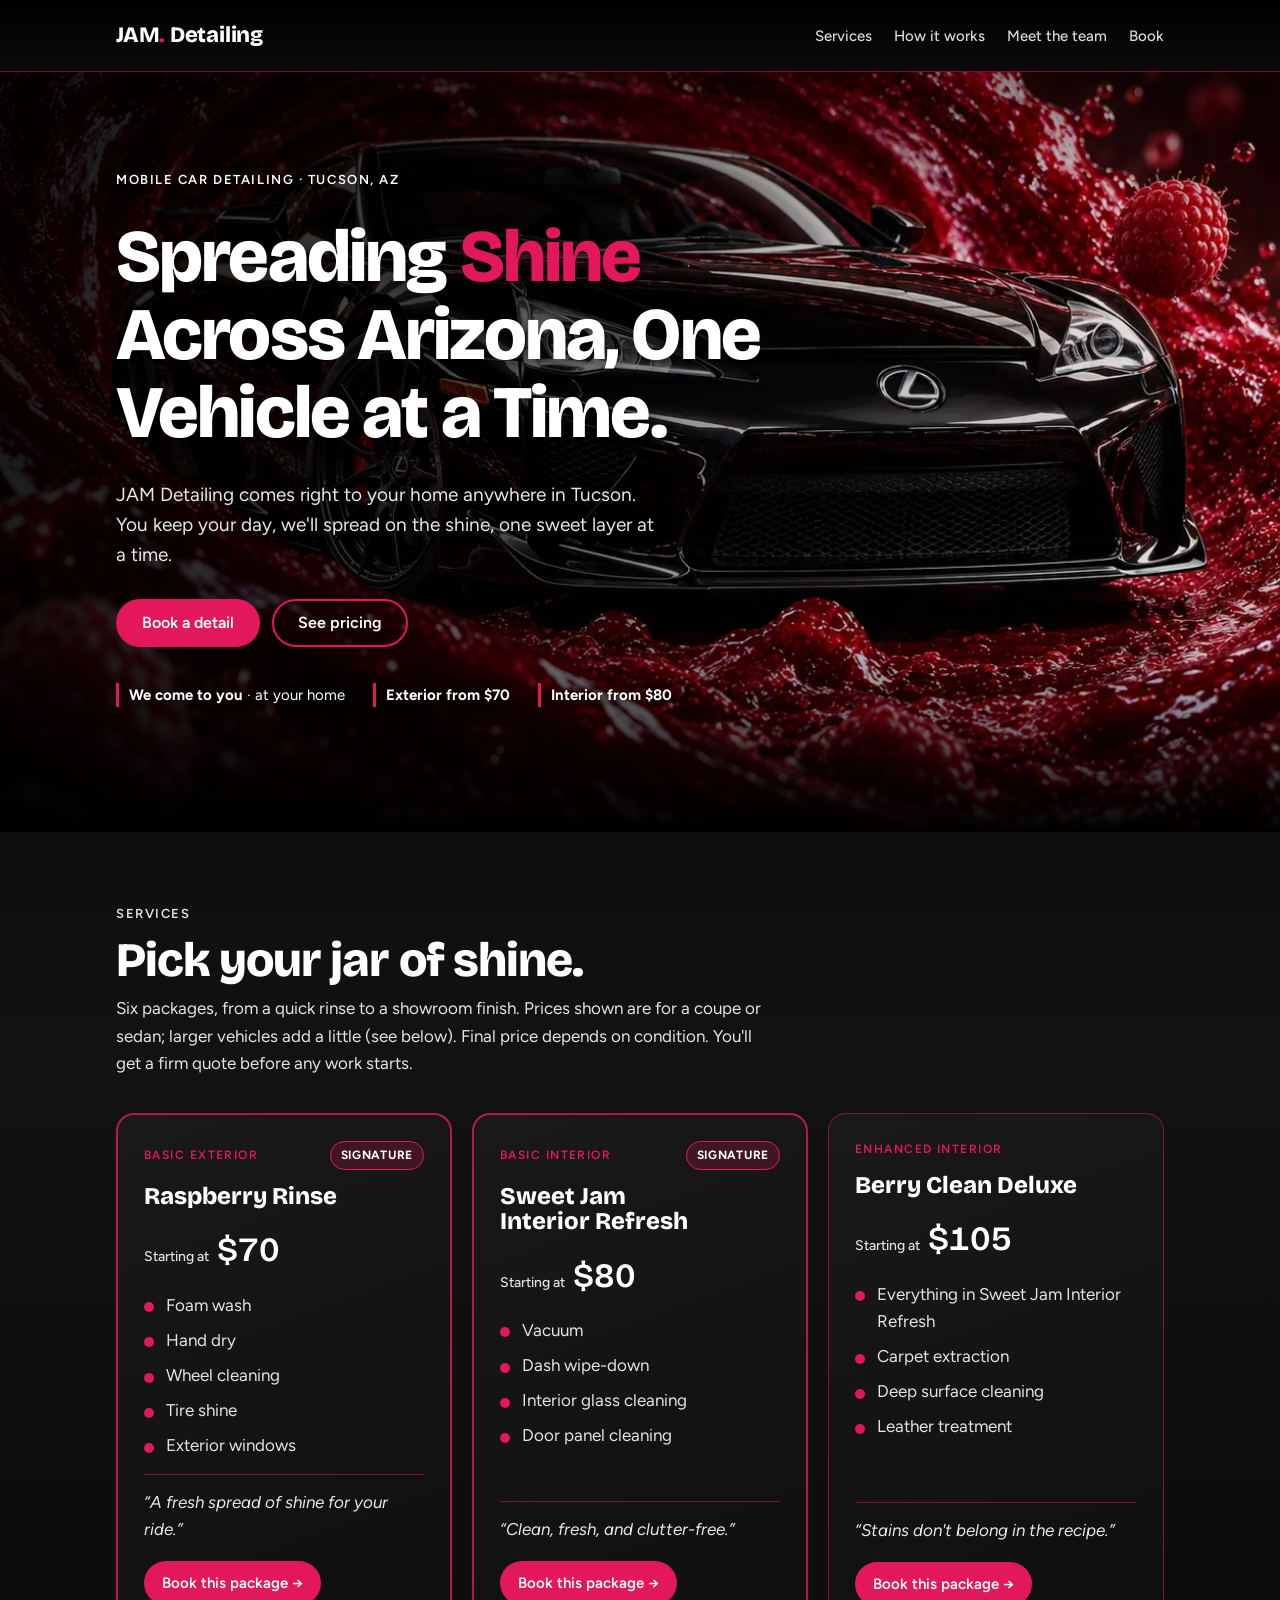
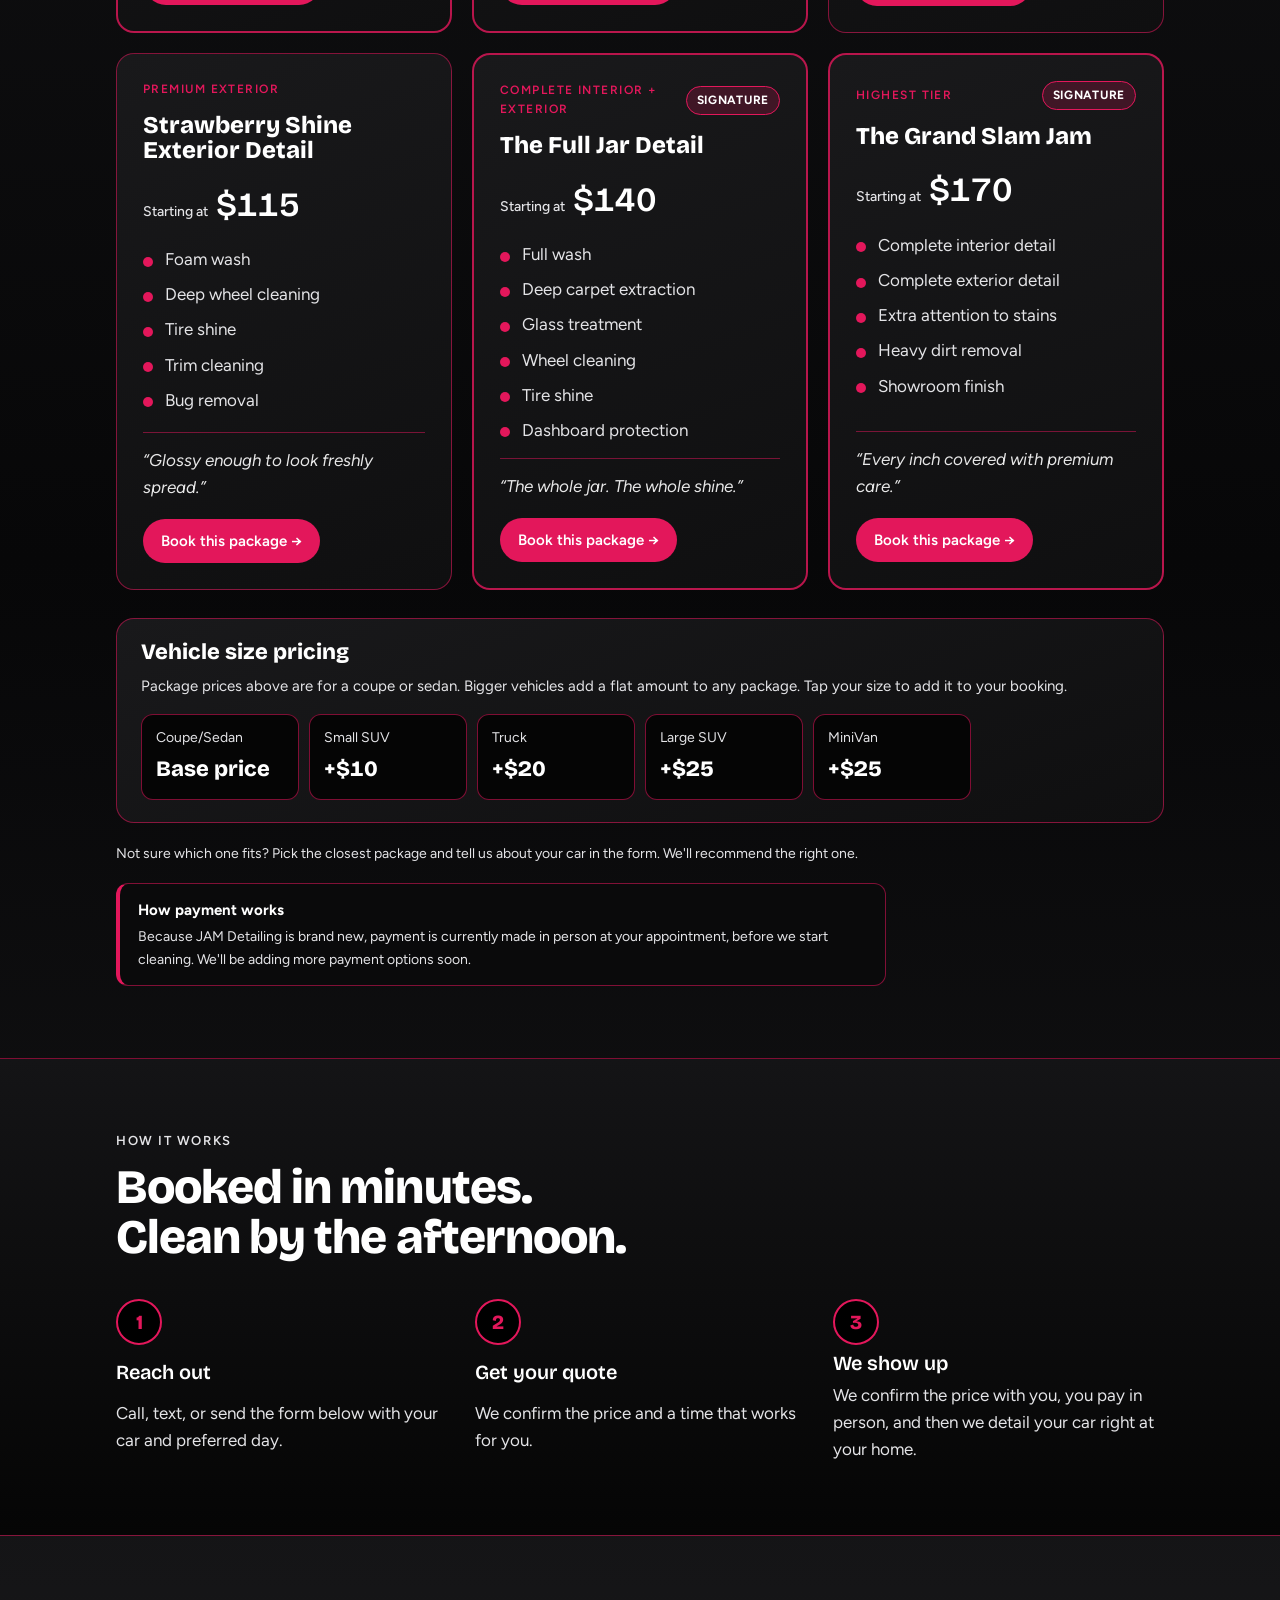
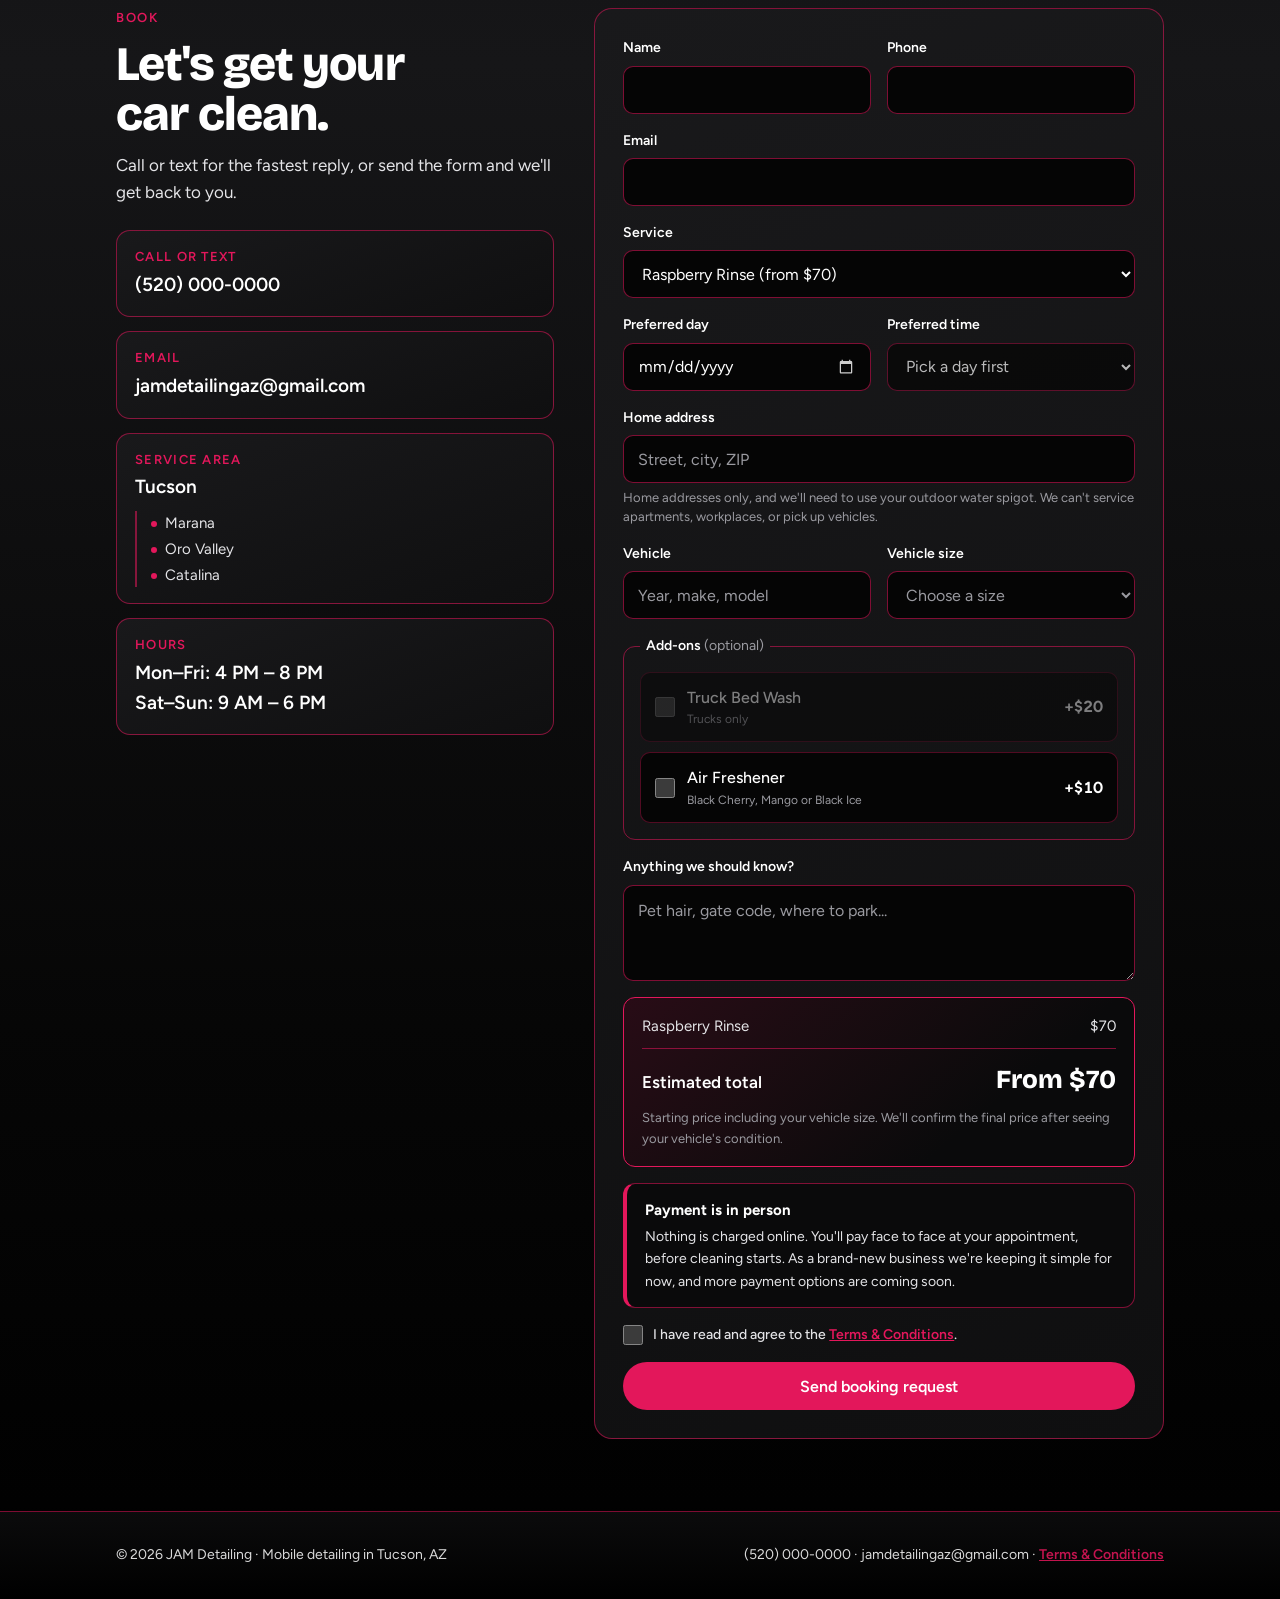
==== commit fd903755: "Terms: no apartments, since service needs the customer's water spigot Co-Authored-By: Claude Opus 5." ====
--- a/index.html
+++ b/index.html
@@ -218,7 +218,7 @@
         </label>
       </div>
       <label for="f-address">Home address<input id="f-address" name="address" required autocomplete="street-address" placeholder="Street, city, ZIP">
-        <small class="field-note">Home addresses only. We detail at your residence and don't offer workplace service or vehicle pick-up.</small></label>
+        <small class="field-note">Home addresses only, and we'll need to use your outdoor water spigot. We can't service apartments, workplaces, or pick up vehicles.</small></label>
       <div class="row">
         <label for="f-car">Vehicle<input id="f-car" name="vehicle" placeholder="Year, make, model"></label>
         <label for="f-size">Vehicle size
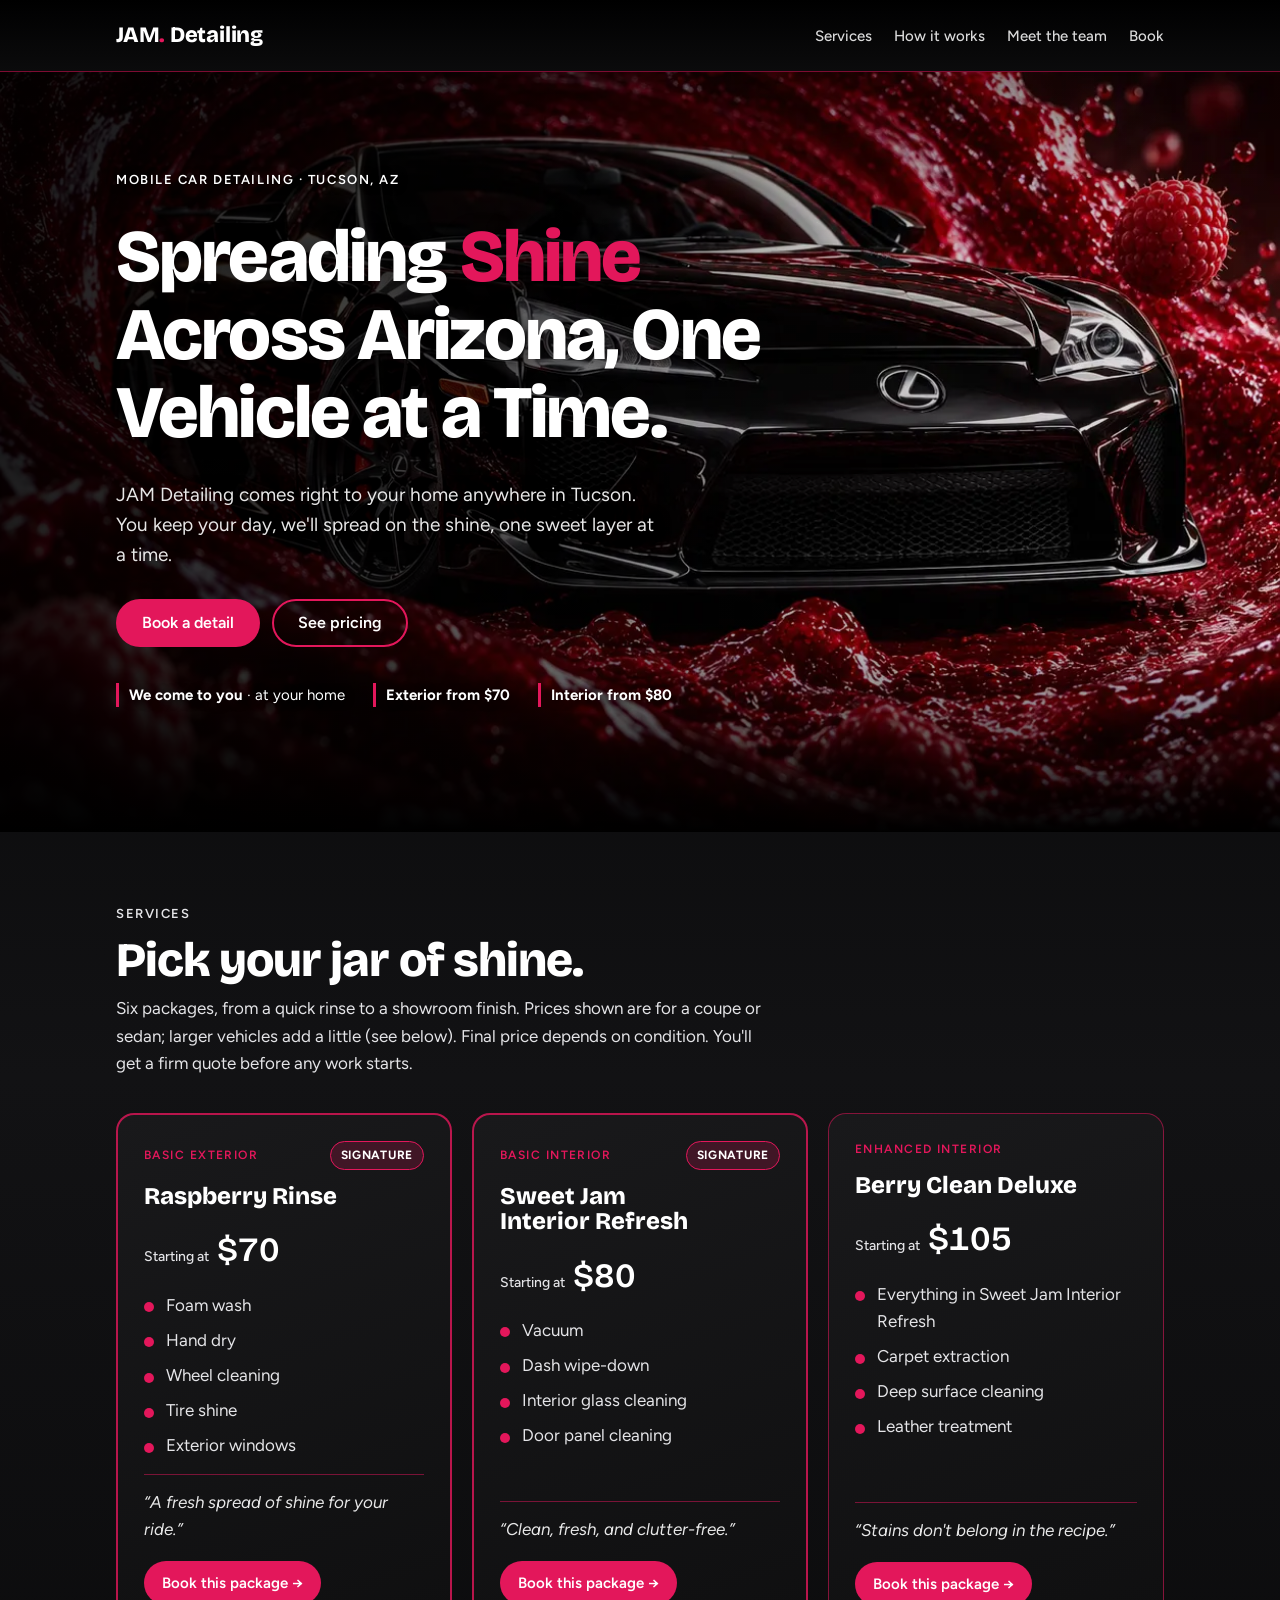
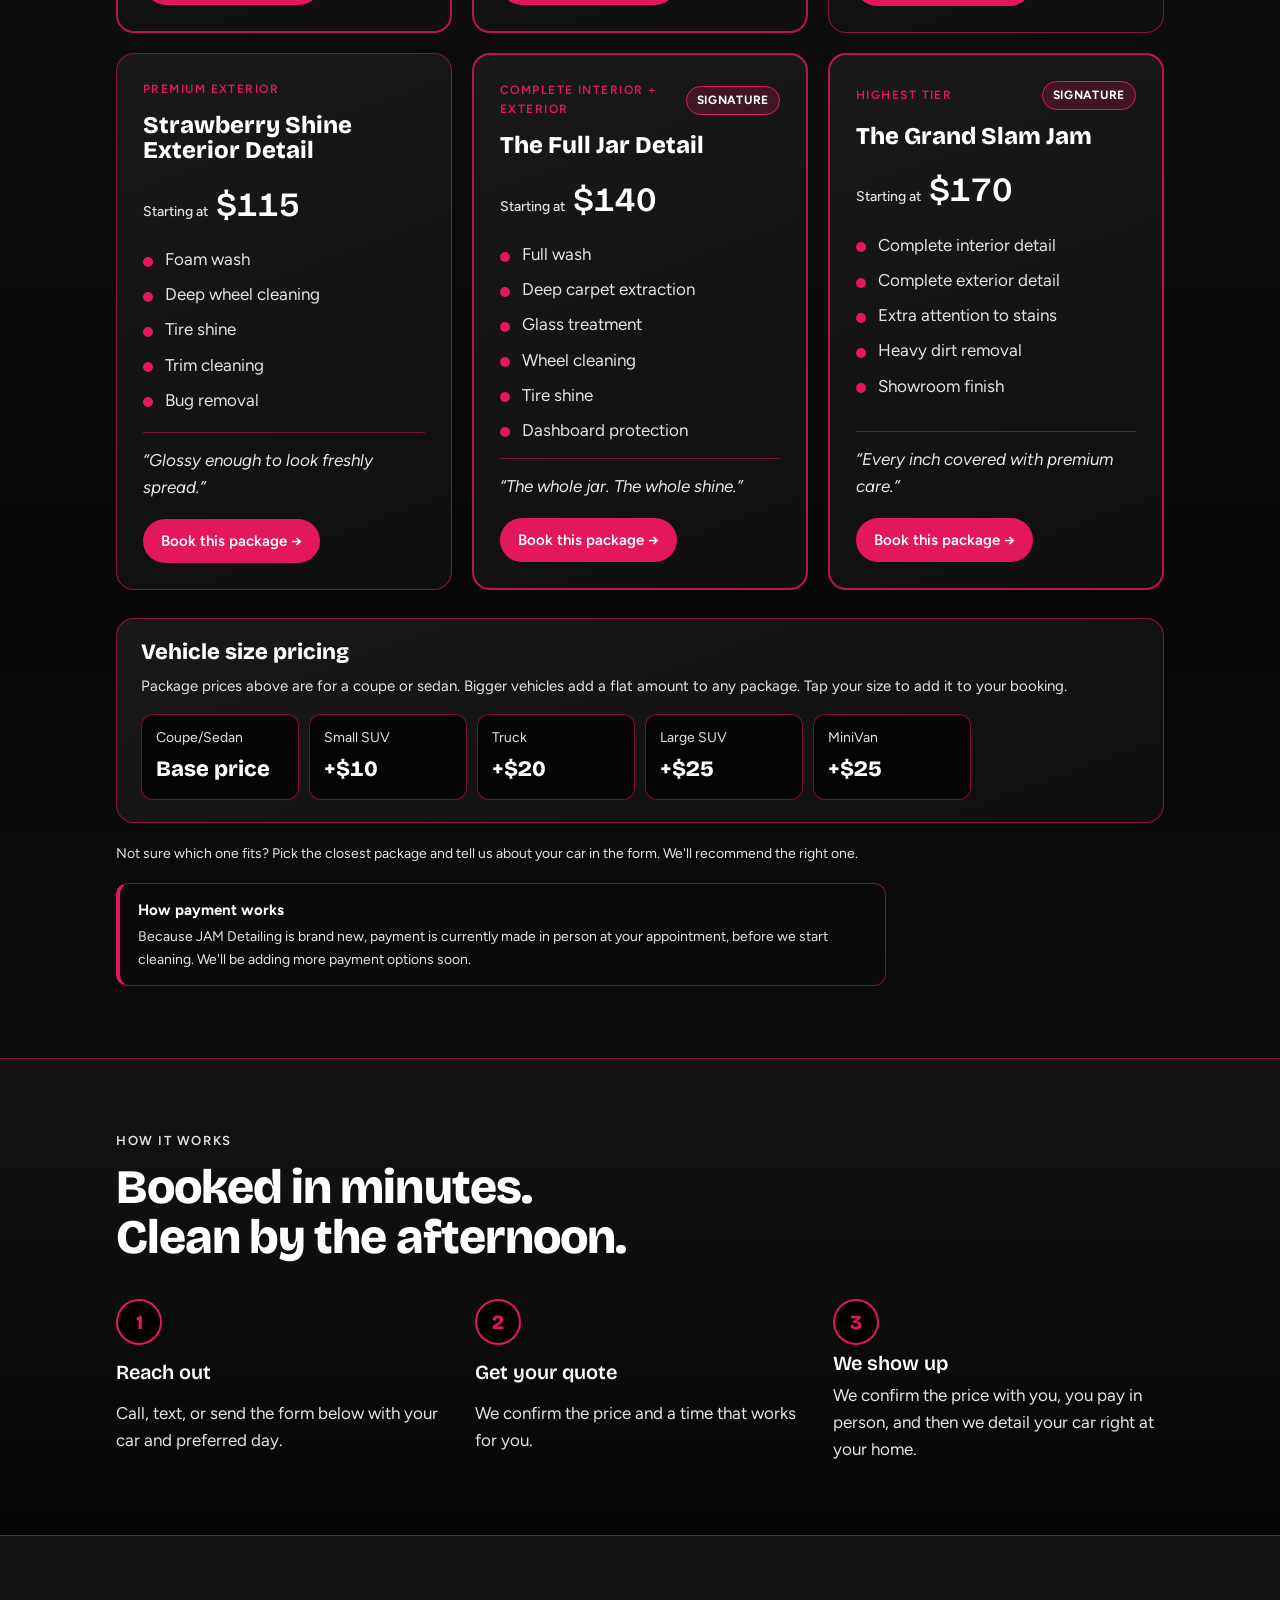
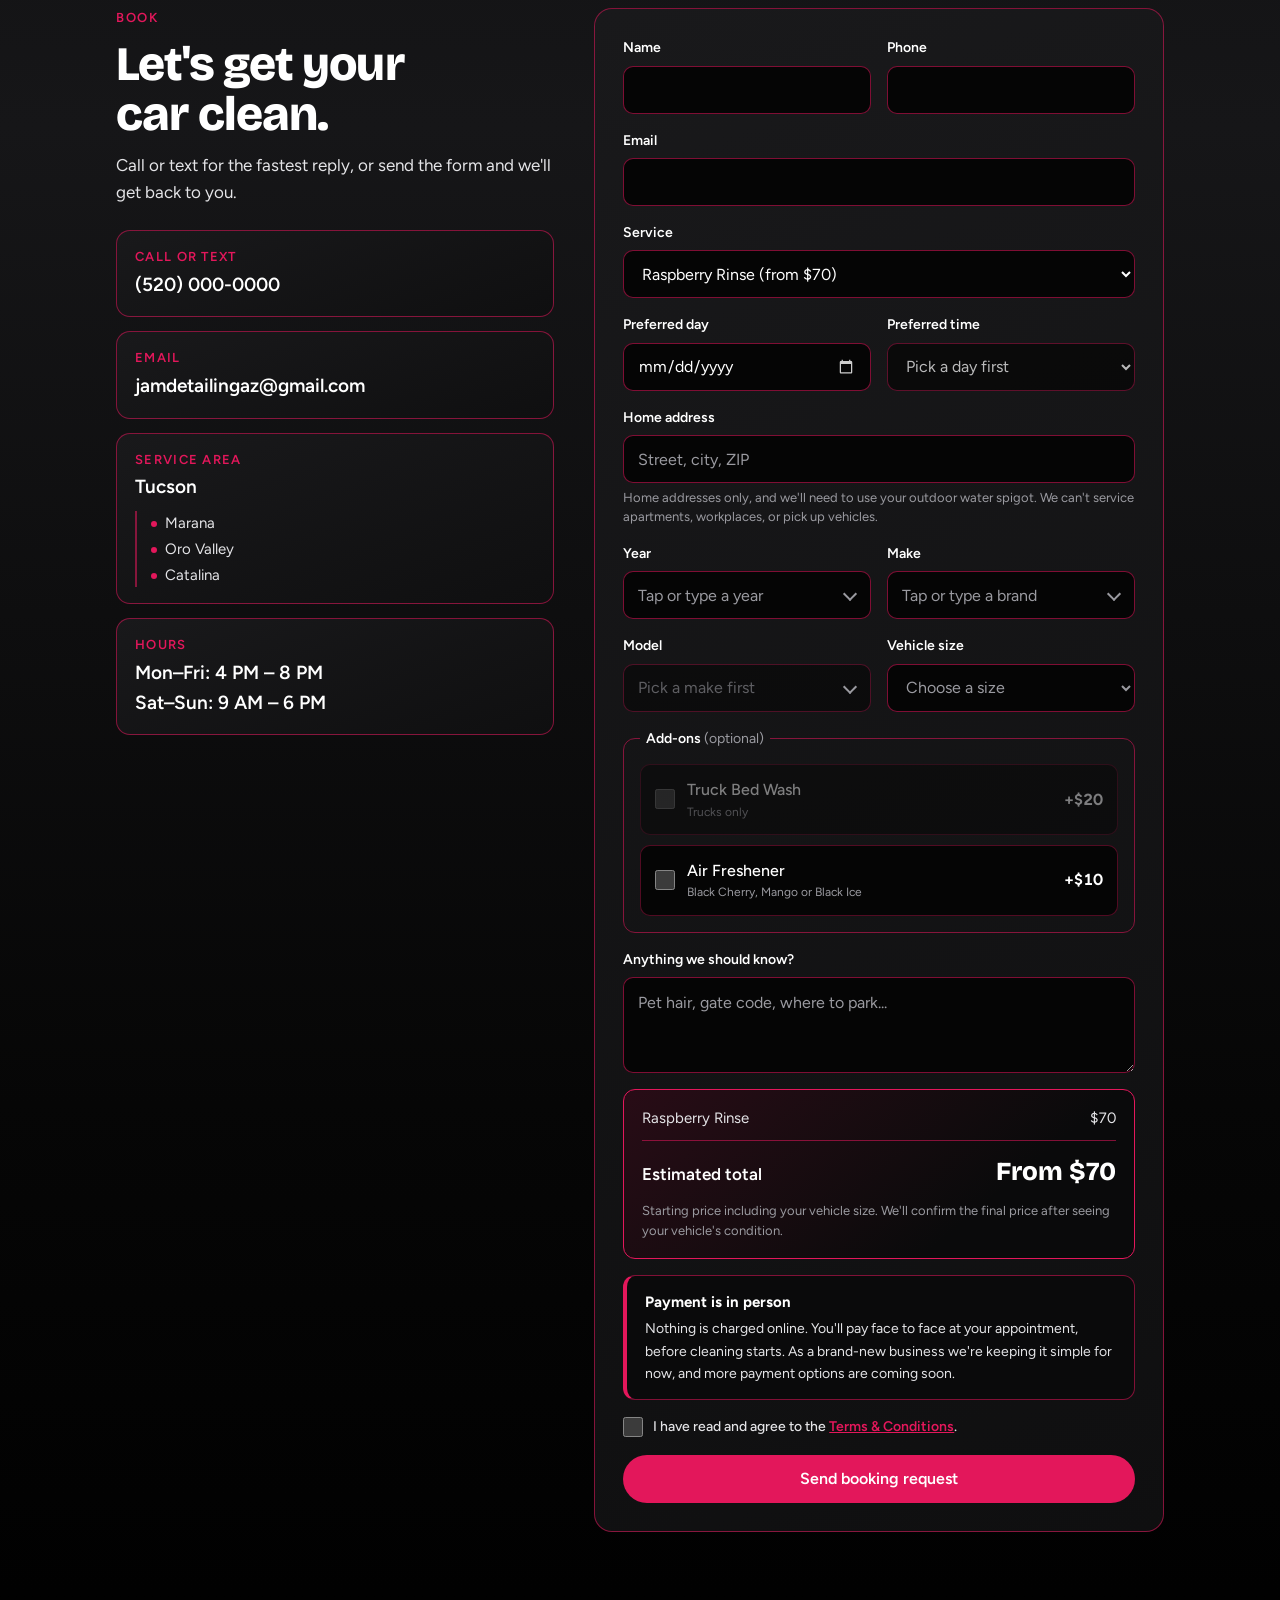
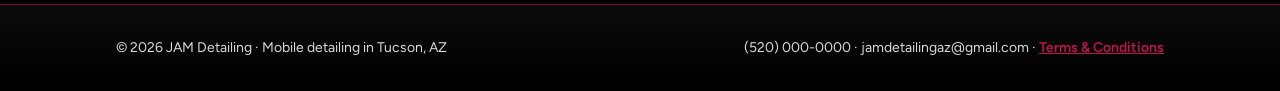
==== commit 73a2b6bb: "Vehicle picker: tap-or-type year, make and model lists Co-Authored-By: Claude Opus 5.5 <noreply@anth" ====
--- a/index.html
+++ b/index.html
@@ -220,7 +220,23 @@
       <label for="f-address">Home address<input id="f-address" name="address" required autocomplete="street-address" placeholder="Street, city, ZIP">
         <small class="field-note">Home addresses only, and we'll need to use your outdoor water spigot. We can't service apartments, workplaces, or pick up vehicles.</small></label>
       <div class="row">
-        <label for="f-car">Vehicle<input id="f-car" name="vehicle" placeholder="Year, make, model"></label>
+        <div class="field">
+          <label for="f-year">Year</label>
+          <div class="combo"><input id="f-year" name="vehicle_year" class="combo-input" role="combobox" aria-expanded="false" aria-controls="f-year-list" aria-autocomplete="list" autocomplete="off" inputmode="numeric" placeholder="Tap or type a year">
+            <ul class="combo-list" id="f-year-list" role="listbox" hidden></ul></div>
+        </div>
+        <div class="field">
+          <label for="f-make">Make</label>
+          <div class="combo"><input id="f-make" name="vehicle_make" class="combo-input" role="combobox" aria-expanded="false" aria-controls="f-make-list" aria-autocomplete="list" autocomplete="off" autocapitalize="words" placeholder="Tap or type a brand">
+            <ul class="combo-list" id="f-make-list" role="listbox" hidden></ul></div>
+        </div>
+      </div>
+      <div class="row">
+        <div class="field">
+          <label for="f-model">Model</label>
+          <div class="combo"><input id="f-model" name="vehicle_model" class="combo-input" role="combobox" aria-expanded="false" aria-controls="f-model-list" aria-autocomplete="list" autocomplete="off" autocapitalize="words" placeholder="Pick a make first" disabled>
+            <ul class="combo-list" id="f-model-list" role="listbox" hidden></ul></div>
+        </div>
         <label for="f-size">Vehicle size
           <select id="f-size" name="vehicle_size" required>
             <option value="" disabled selected>Choose a size</option>
@@ -232,6 +248,7 @@
           </select>
         </label>
       </div>
+      <input type="hidden" name="vehicle" id="f-car" value="">
       <fieldset class="addons">
         <legend>Add-ons <span class="opt">(optional)</span></legend>
         <label class="addon" id="addon-bed-wrap"><input type="checkbox" class="addon-box" value="Truck Bed Wash" data-price="20" id="addon-bed">
@@ -279,7 +296,130 @@
   </div>
 </footer>
 
+<script src="assets/vehicles.js"></script>
 <script>
+  // Year / make / model pickers: tap to see the full list, or type to filter it.
+  // Anything typed that isn't on the list is still accepted.
+  (function () {
+    var DATA = window.JAM_VEHICLES || {};
+    var MAKES = Object.keys(DATA).sort();
+    var YEARS = [];
+    for (var y = new Date().getFullYear() + 1; y >= 1990; y--) YEARS.push(String(y));
+    var yearIn = document.getElementById('f-year');
+    var makeIn = document.getElementById('f-make');
+    var modelIn = document.getElementById('f-model');
+    var combined = document.getElementById('f-car');
+
+    function canonicalMake(v) {
+      v = v.trim().toLowerCase();
+      for (var i = 0; i < MAKES.length; i++) if (MAKES[i].toLowerCase() === v) return MAKES[i];
+      return null;
+    }
+    function models() { var m = canonicalMake(makeIn.value); return m ? DATA[m] : []; }
+    function sync() {
+      combined.value = [yearIn.value, makeIn.value, modelIn.value].map(function (x) { return x.trim(); }).filter(Boolean).join(' ');
+    }
+    function refreshModel() {
+      var hasMake = makeIn.value.trim() !== '';
+      modelIn.disabled = !hasMake;
+      modelIn.placeholder = !hasMake ? 'Pick a make first' : (models().length ? 'Tap or type a model' : 'Type your model');
+      if (modelIn.value && models().length && !matchExact(models(), modelIn.value)) modelIn.value = '';
+      sync();
+    }
+    function matchExact(list, v) {
+      v = v.trim().toLowerCase();
+      for (var i = 0; i < list.length; i++) if (list[i].toLowerCase() === v) return list[i];
+      return null;
+    }
+    // Ranks matches: starts with the text first, then a word starting with it, then anywhere.
+    function filter(list, q) {
+      q = q.trim().toLowerCase();
+      if (!q) return list.slice();
+      var a = [], b = [], c = [];
+      list.forEach(function (item) {
+        var l = item.toLowerCase();
+        if (l.indexOf(q) === 0) a.push(item);
+        else if ((' ' + l.replace(/[-.]/g, ' ')).indexOf(' ' + q) !== -1) b.push(item);
+        else if (l.indexOf(q) !== -1) c.push(item);
+      });
+      return a.concat(b, c);
+    }
+
+    function combo(input, getList, onPick) {
+      var list = document.getElementById(input.getAttribute('aria-controls'));
+      var items = [], active = -1;
+      function open(showAll) {
+        var all = getList();
+        if (!all.length) { close(); return; }
+        items = showAll ? all : filter(all, input.value);
+        list.innerHTML = '';
+        if (!items.length) {
+          var li = document.createElement('li');
+          li.className = 'combo-empty';
+          li.textContent = 'Not on the list? Just type it in.';
+          list.appendChild(li);
+        }
+        items.forEach(function (item, i) {
+          var li = document.createElement('li');
+          li.role = 'option'; li.id = input.id + '-opt-' + i; li.textContent = item;
+          if (item === input.value) li.setAttribute('aria-selected', 'true');
+          li.addEventListener('click', function () { pick(item); });
+          list.appendChild(li);
+        });
+        active = -1;
+        list.hidden = false;
+        input.setAttribute('aria-expanded', 'true');
+        var sel = list.querySelector('[aria-selected="true"]');
+        list.scrollTop = sel ? sel.offsetTop - 4 : 0;
+      }
+      function close() {
+        list.hidden = true; active = -1;
+        input.setAttribute('aria-expanded', 'false');
+        input.removeAttribute('aria-activedescendant');
+      }
+      function pick(item) {
+        input.value = item; close(); onPick(); 
+      }
+      function move(d) {
+        var lis = list.querySelectorAll('[role="option"]');
+        if (!lis.length) return;
+        if (active >= 0) lis[active].classList.remove('is-active');
+        active = (active + d + lis.length) % lis.length;
+        lis[active].classList.add('is-active');
+        lis[active].scrollIntoView({ block: 'nearest' });
+        input.setAttribute('aria-activedescendant', lis[active].id);
+      }
+      list.addEventListener('mousedown', function (e) { e.preventDefault(); });   // keep focus in the box while tapping the list
+      input.addEventListener('focus', function () { open(true); });
+      input.addEventListener('click', function () { if (list.hidden) open(true); });
+      input.addEventListener('input', function () { open(false); onPick(true); });
+      input.addEventListener('keydown', function (e) {
+        if (e.key === 'ArrowDown') { e.preventDefault(); if (list.hidden) open(true); else move(1); }
+        else if (e.key === 'ArrowUp') { e.preventDefault(); move(-1); }
+        else if (e.key === 'Enter' && !list.hidden) {
+          e.preventDefault();
+          var lis = list.querySelectorAll('[role="option"]');
+          if (active >= 0) pick(lis[active].textContent);
+          else if (lis.length === 1 || (lis.length && input.value.trim())) pick(lis[0].textContent);
+          else close();
+        }
+        else if (e.key === 'Escape') close();
+      });
+      input.addEventListener('blur', function () {
+        close();
+        var exact = matchExact(getList(), input.value);   // fix capitalization if it matches a listed option
+        if (exact) input.value = exact;
+        onPick();
+      });
+    }
+
+    combo(yearIn, function () { return YEARS; }, sync);
+    combo(makeIn, function () { return MAKES; }, function (typing) { if (!typing) refreshModel(); else { modelIn.disabled = makeIn.value.trim() === ''; sync(); } });
+    combo(modelIn, models, sync);
+    document.getElementById('booking-form').addEventListener('reset', function () { setTimeout(refreshModel, 0); });
+    refreshModel();
+  })();
+
   // Clicking a service card selects that service in the form, then scrolls to the vehicle size box.
   (function () {
     var select = document.getElementById('f-service');
--- a/styles.css
+++ b/styles.css
@@ -273,3 +273,19 @@
 .terms-check a { color: var(--rasp); font-weight: 600; }
 
 .field-note { font-size: 13px; font-weight: 400; color: #9a9aa0; line-height: 1.45; }
+
+/* Year / make / model pickers */
+.field { display: grid; gap: 6px; min-width: 0; }
+.field > label { font-size: 14px; font-weight: 600; }
+.combo { position: relative; }
+.combo::after { content: ""; position: absolute; right: 16px; top: 50%; width: 8px; height: 8px; margin-top: -6px; border-right: 2px solid #9a9aa0; border-bottom: 2px solid #9a9aa0; transform: rotate(45deg); pointer-events: none; }
+.combo-input { padding-right: 40px; }
+.combo-input:disabled { opacity: .55; cursor: not-allowed; }
+.combo-list { position: absolute; z-index: 30; top: calc(100% + 4px); left: 0; right: 0; max-height: 260px; overflow-y: auto; -webkit-overflow-scrolling: touch;
+  margin: 0; padding: 4px; list-style: none; background: #0f0f10; border: 1px solid var(--rasp); border-radius: 10px; box-shadow: 0 16px 36px -12px rgba(0,0,0,.8); }
+.combo-list[hidden] { display: none; }
+.combo-list li { padding: 11px 12px; border-radius: 8px; font-size: 16px; font-weight: 400; cursor: pointer; color: var(--ink); }
+.combo-list li:hover, .combo-list li.is-active { background: color-mix(in srgb, var(--rasp) 28%, #0f0f10); }
+.combo-list li[aria-selected="true"] { color: #fff; font-weight: 600; }
+.combo-list li.combo-empty { cursor: default; color: #9a9aa0; font-size: 14px; }
+.combo-list li.combo-empty:hover { background: none; }
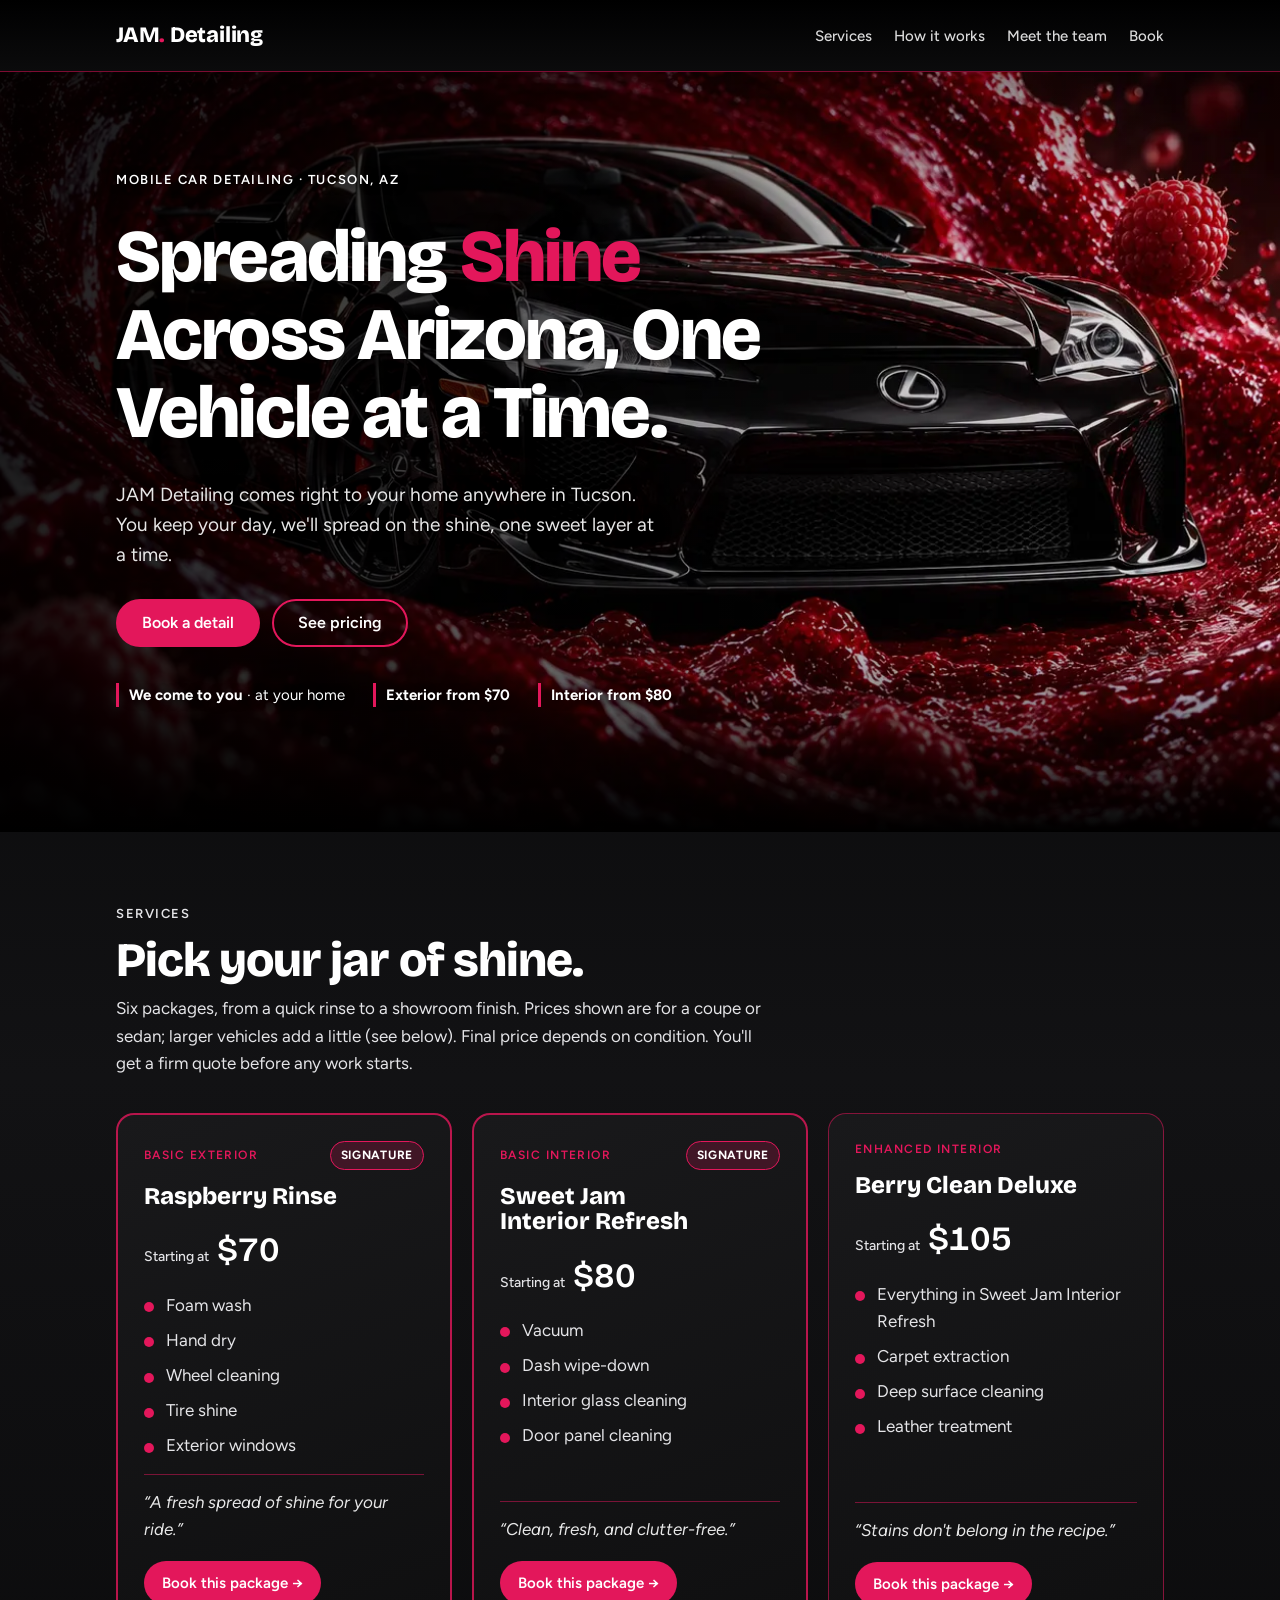
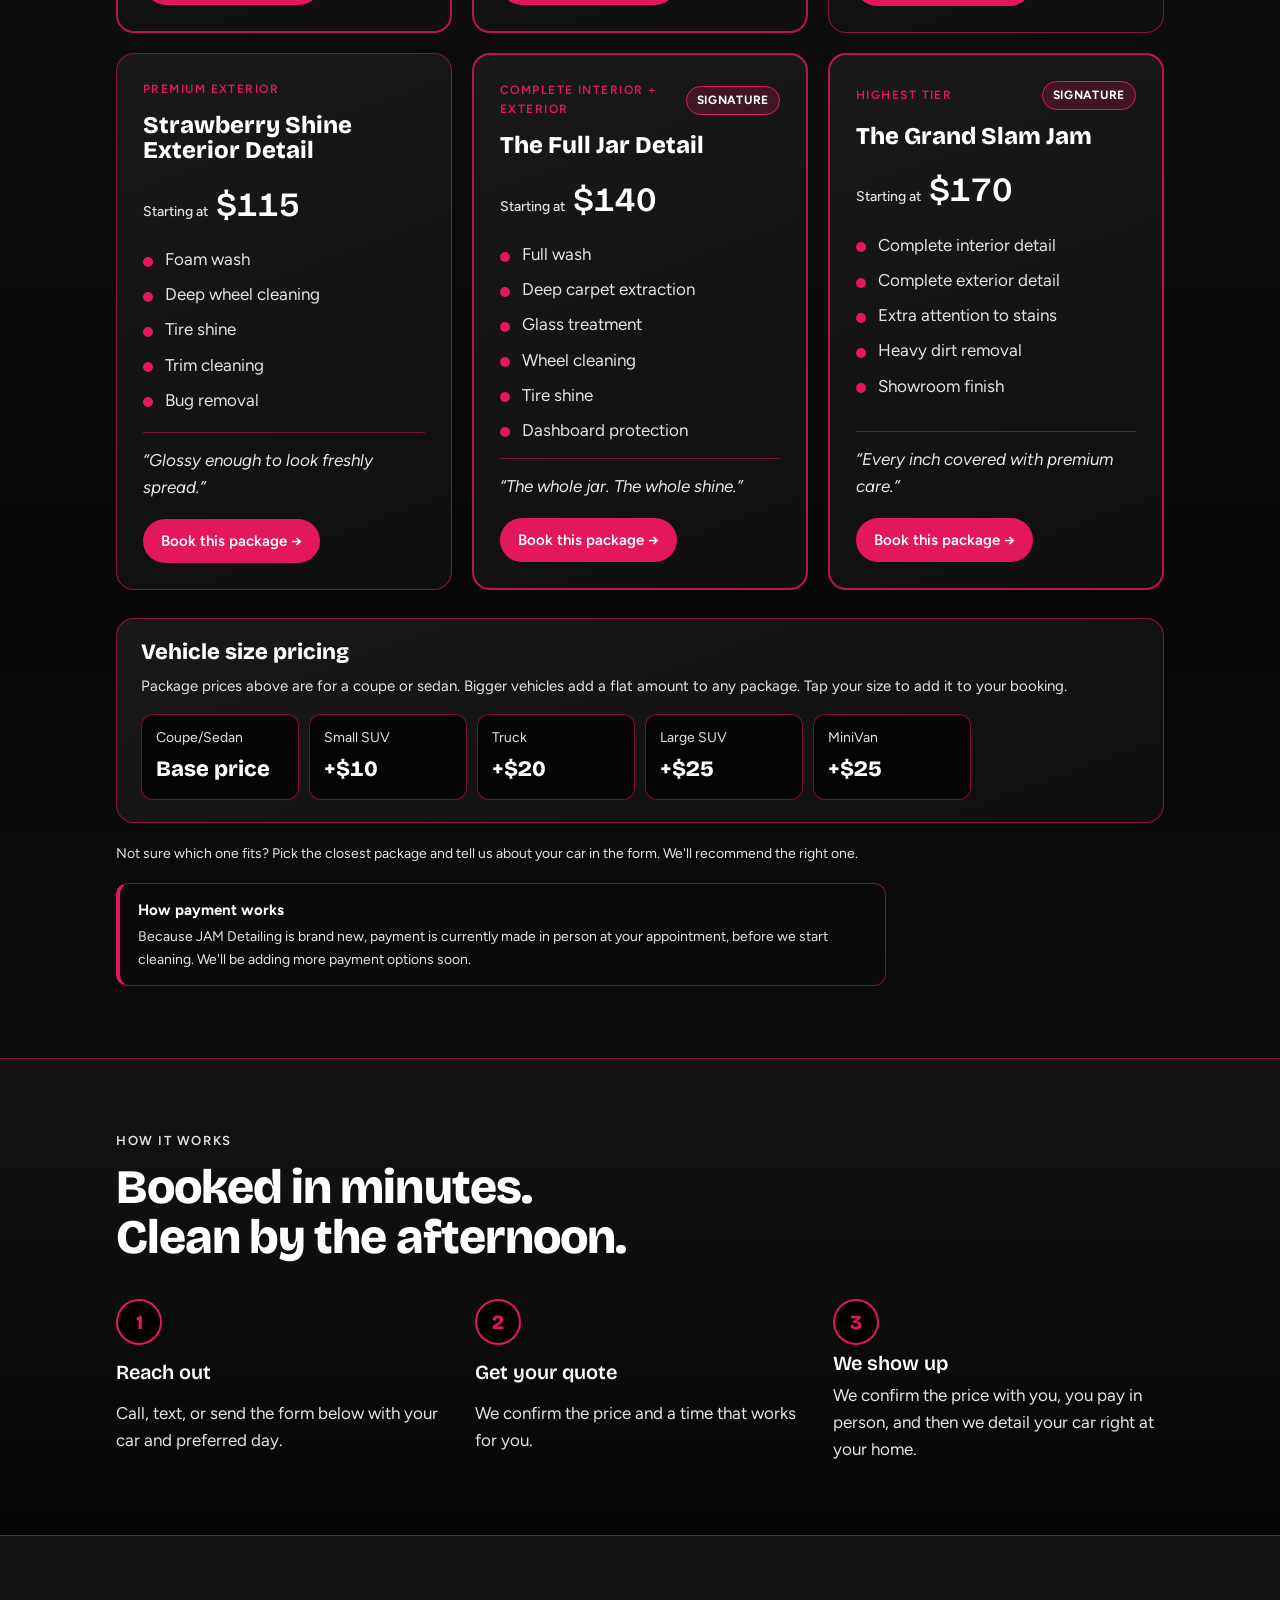
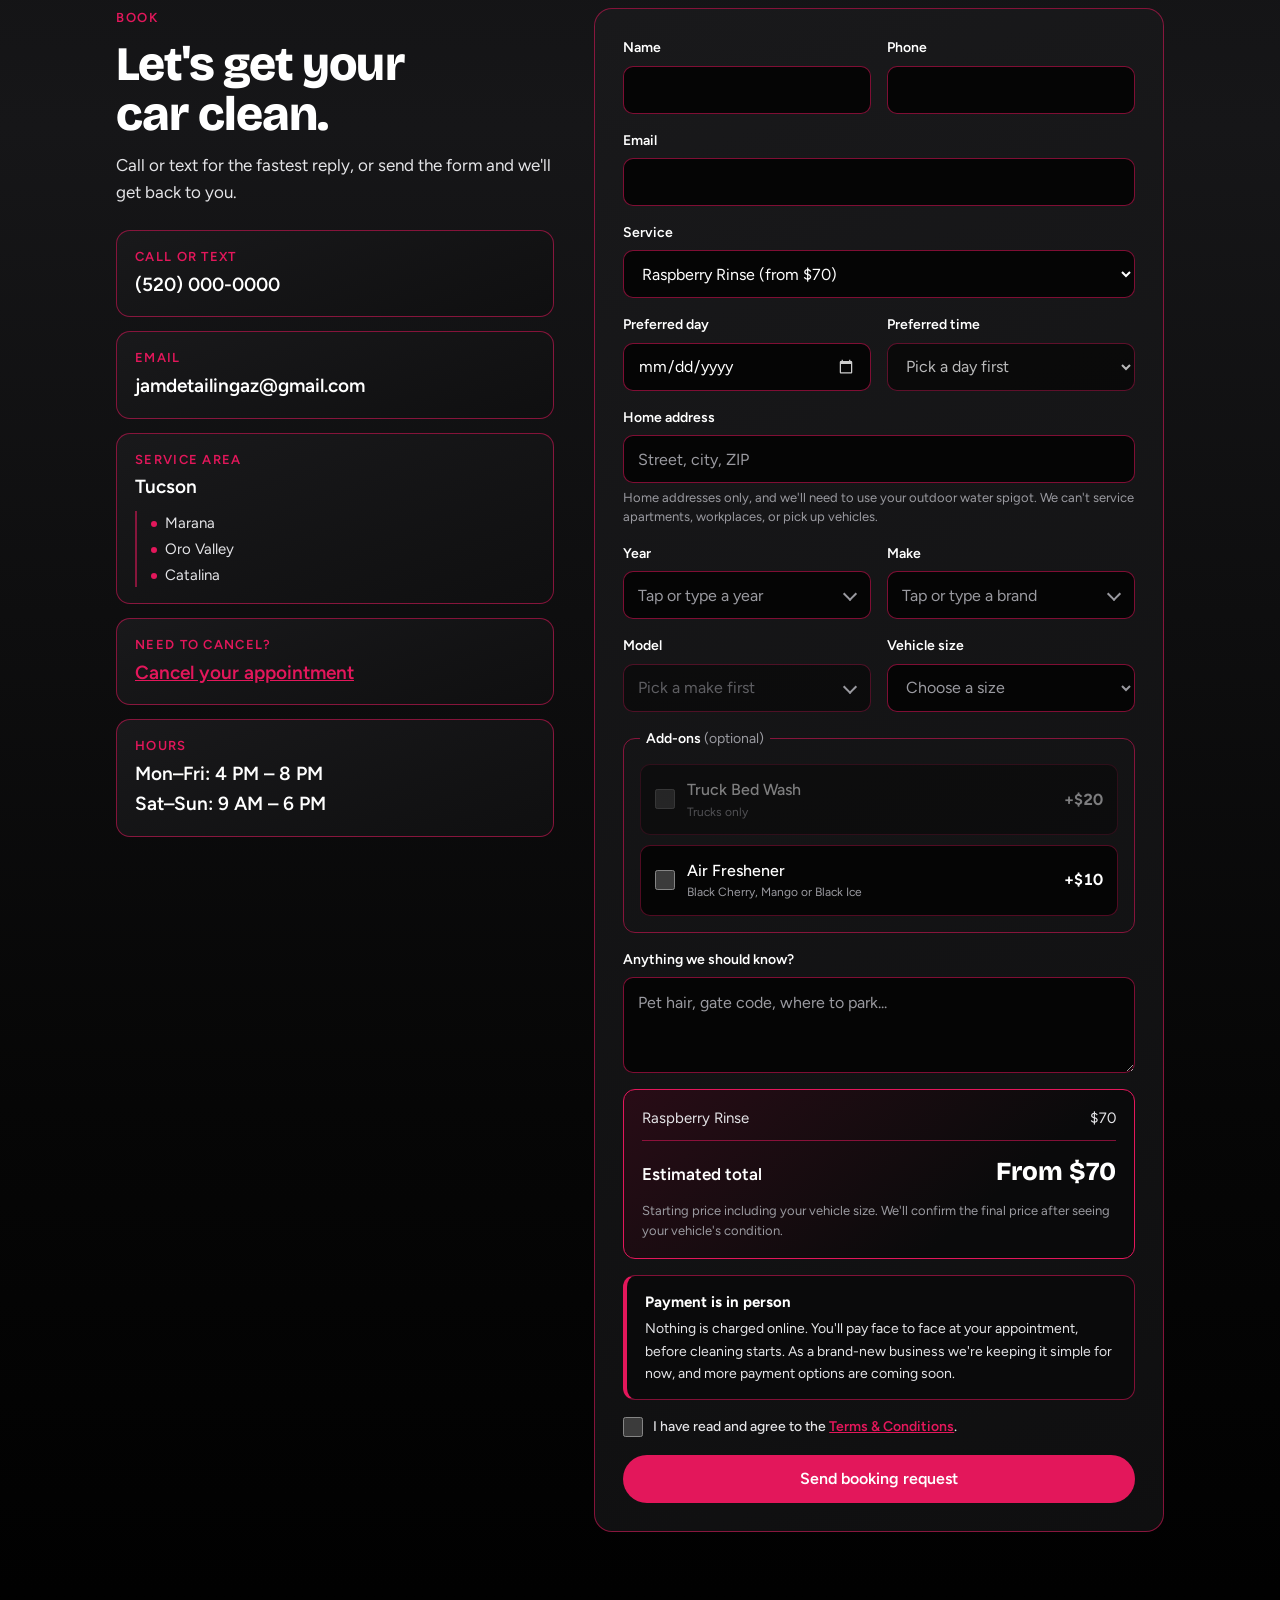
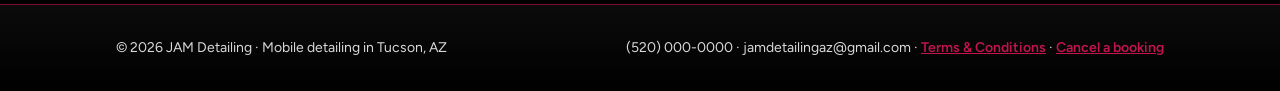
==== commit eebb7ea8: "Online cancelling up to 24h before, booking codes, confirmation emails Co-Authored-By: Claude Opus 5" ====
--- a/index.html
+++ b/index.html
@@ -182,6 +182,7 @@
             <li>Catalina</li>
           </ul>
         </div>
+        <div class="contact"><span>Need to cancel?</span><strong><a href="cancel.html">Cancel your appointment</a></strong></div>
         <div class="contact"><span>Hours</span><strong>Mon–Fri: 4 PM – 8 PM<br>Sat–Sun: 9 AM – 6 PM</strong></div>
       </div>
     </div>
@@ -249,6 +250,7 @@
         </label>
       </div>
       <input type="hidden" name="vehicle" id="f-car" value="">
+      <input type="hidden" name="booking_code" id="f-code" value="">
       <fieldset class="addons">
         <legend>Add-ons <span class="opt">(optional)</span></legend>
         <label class="addon" id="addon-bed-wrap"><input type="checkbox" class="addon-box" value="Truck Bed Wash" data-price="20" id="addon-bed">
@@ -283,7 +285,12 @@
         <div class="form-done-icon" aria-hidden="true">✓</div>
         <h3 id="form-done-title">Request sent!</h3>
         <p id="form-done-text"></p>
-        <p class="form-done-small">Need to change something? Call or text us at <span style="white-space: nowrap">(520) 000-0000</span>.</p>
+        <div class="booking-code" id="done-code" hidden>
+          <span>Your booking code</span><strong id="done-code-value"></strong>
+          <a id="done-cancel-link" href="cancel.html">Need to cancel? Cancel online</a>
+          <small>Screenshot this. You can cancel online up to 24 hours before your appointment.</small>
+        </div>
+        <p class="form-done-small">Within 24 hours of your appointment, or to change something, call or text us at <span style="white-space: nowrap">(520) 000-0000</span>.</p>
       </div>
     </form>
   </div>
@@ -292,19 +299,21 @@
 <footer>
   <div class="wrap">
     <span>© 2026 JAM Detailing · Mobile detailing in Tucson, AZ</span>
-    <span>(520) 000-0000 · jamdetailingaz@gmail.com · <a href="terms.html">Terms &amp; Conditions</a></span>
+    <span>(520) 000-0000 · jamdetailingaz@gmail.com · <a href="terms.html">Terms &amp; Conditions</a> · <a href="cancel.html">Cancel a booking</a></span>
   </div>
 </footer>
 
+<script src="assets/config.js"></script>
 <script src="assets/vehicles.js"></script>
 <script>
+
   // Year / make / model pickers: tap to see the full list, or type to filter it.
   // Anything typed that isn't on the list is still accepted.
   (function () {
     var DATA = window.JAM_VEHICLES || {};
     var MAKES = Object.keys(DATA).sort();
     var YEARS = [];
-    for (var y = new Date().getFullYear() + 1; y >= 1990; y--) YEARS.push(String(y));
+    for (var y = new Date().getFullYear() + 1; y >= 1950; y--) YEARS.push(String(y));
     var yearIn = document.getElementById('f-year');
     var makeIn = document.getElementById('f-make');
     var modelIn = document.getElementById('f-model');
@@ -492,11 +501,47 @@
 
   // Time slots follow the work hours for the chosen day.
   // Weekdays 4 PM to 8 PM, weekends 9 AM to 6 PM (start times end an hour before closing).
+  // When the calendar is connected, times that would overlap an existing appointment are grayed out.
   (function () {
     var HOURS = { weekday: [16, 19], weekend: [9, 17] };   // first and last start hour, 24h clock
     var date = document.getElementById('f-date');
     var time = document.getElementById('f-time');
+    var service = document.getElementById('f-service');
+    var busyCache = {};
     function label(h) { return (h % 12 || 12) + ':00 ' + (h < 12 ? 'AM' : 'PM'); }
+    function jobMinutes() {
+      var v = service.value || '';
+      for (var k in JAM_PACKAGE_HOURS) if (v.indexOf(k) === 0) return JAM_PACKAGE_HOURS[k] * 60;
+      return JAM_DEFAULT_HOURS * 60;
+    }
+    // Gray out slots that are in the past (today) or overlap a booked appointment
+    function markTaken() {
+      if (!date.value) return;
+      var busy = busyCache[date.value] || [];
+      var len = jobMinutes();
+      var now = new Date();
+      var today = new Date(now.getTime() - now.getTimezoneOffset() * 60000).toISOString().slice(0, 10) === date.value;
+      var nowMin = now.getHours() * 60 + now.getMinutes();
+      for (var i = 0; i < time.options.length; i++) {
+        var o = time.options[i];
+        var h = Number(o.dataset.hour);
+        if (isNaN(h) || o.dataset.hour === undefined) continue;
+        var s = h * 60, f = s + len;
+        var past = today && s <= nowMin + 30;
+        var taken = busy.some(function (b) { return s < b[1] && f > b[0]; });
+        o.disabled = past || taken;
+        o.text = label(h) + (taken ? ' (booked)' : past ? ' (passed)' : '');
+        if (o.disabled && o.selected) time.selectedIndex = 0;
+      }
+    }
+    function loadBusy() {
+      var d = date.value;
+      if (!JAM_CALENDAR_URL || !d || busyCache[d]) { markTaken(); return; }
+      fetch(JAM_CALENDAR_URL + '?date=' + encodeURIComponent(d))
+        .then(function (r) { return r.json(); })
+        .then(function (j) { if (j && j.busy) { busyCache[d] = j.busy; if (date.value === d) markTaken(); } })
+        .catch(function () { /* calendar unreachable: leave every slot open */ });
+    }
     function fill() {
       var prev = time.value;
       time.innerHTML = '';
@@ -510,13 +555,17 @@
       var range = (day === 0 || day === 6) ? HOURS.weekend : HOURS.weekday;
       time.disabled = false;
       time.add(new Option('Choose a time', '', true, true)); time.options[0].disabled = true;
-      for (var h = range[0]; h <= range[1]; h++) time.add(new Option(label(h)));
+      for (var h = range[0]; h <= range[1]; h++) { var o = new Option(label(h), label(h)); o.dataset.hour = h; time.add(o); }
       time.add(new Option('Flexible, any time works'));
       for (var i = 0; i < time.options.length; i++) if (time.options[i].value === prev && prev) time.selectedIndex = i;
+      markTaken();
+      loadBusy();
     }
     date.addEventListener('change', fill);
     date.addEventListener('input', fill);
+    service.addEventListener('change', markTaken);
     document.getElementById('booking-form').addEventListener('reset', function () { setTimeout(fill, 0); });
+    window.jamRefreshSlots = function () { busyCache = {}; fill(); };
   })();
 
   // Add-ons and live price quote
@@ -591,6 +640,23 @@
   var msg = document.getElementById('form-msg');
   var btn = document.getElementById('f-submit');
   var LOCK_KEY = 'jam-booking-sent';
+  var CODE_KEY = 'jam-booking-code';
+  // Short code the customer can use to cancel online (no look-alike letters like O/0, I/1)
+  function newCode() {
+    var abc = 'ABCDEFGHJKLMNPQRSTUVWXYZ23456789', out = '';
+    var r = new Uint32Array(8);
+    (window.crypto || window.msCrypto).getRandomValues(r);
+    for (var i = 0; i < 8; i++) out += abc[r[i] % abc.length];
+    return out;
+  }
+  function showCode() {
+    var code = '';
+    try { code = localStorage.getItem(CODE_KEY) || ''; } catch (err) {}
+    if (!code || !JAM_CALENDAR_URL) return;
+    document.getElementById('done-code').hidden = false;
+    document.getElementById('done-code-value').textContent = code;
+    document.getElementById('done-cancel-link').href = 'cancel.html?code=' + code;
+  }
   var LOCK_HOURS = 4;
   var sending = false;
 
@@ -602,6 +668,7 @@
     form.classList.add('is-locked');
     form.querySelectorAll('input, select, textarea, button').forEach(function (el) { el.disabled = true; });
     var done = document.getElementById('form-done');
+    showCode();
     done.hidden = false;
     document.getElementById('form-done-title').textContent = justSent ? 'Request sent!' : 'Request already sent';
     document.getElementById('form-done-text').textContent = justSent
@@ -609,6 +676,14 @@
       : "Looks like you already sent us a booking request. We'll reach out soon to confirm. No need to send another one.";
   }
   if (lockedAt()) lockForm(false);
+
+  // Adds the booking to Google Calendar (only when JAM_CALENDAR_URL is set). The email is still sent either way.
+  function sendToCalendar(data) {
+    if (!JAM_CALENDAR_URL) return;
+    var body = new URLSearchParams();
+    data.forEach(function (v, k) { if (k !== 'access_key' && k !== 'subject' && k !== 'from_name') body.append(k, v); });
+    fetch(JAM_CALENDAR_URL, { method: 'POST', mode: 'no-cors', keepalive: true, body: body }).catch(function () {});
+  }
 
   form.addEventListener('submit', function (e) {
     e.preventDefault();
@@ -618,6 +693,7 @@
     btn.disabled = true;
     btn.textContent = 'Sending...';
     msg.hidden = true;
+    document.getElementById('f-code').value = newCode();
     var data = new FormData(form);
     data.delete('redirect');
     fetch('https://api.web3forms.com/submit', {
@@ -628,7 +704,8 @@
       .then(function (res) { return res.json(); })
       .then(function (json) {
         if (json.success) {
-          try { localStorage.setItem(LOCK_KEY, String(Date.now())); } catch (err) {}
+          sendToCalendar(data);
+          try { localStorage.setItem(LOCK_KEY, String(Date.now())); localStorage.setItem(CODE_KEY, data.get('booking_code')); } catch (err) {}
           lockForm(true);
           document.getElementById('form-done').scrollIntoView({ behavior: 'smooth', block: 'center' });
         } else {
--- a/styles.css
+++ b/styles.css
@@ -289,3 +289,24 @@
 .combo-list li[aria-selected="true"] { color: #fff; font-weight: 600; }
 .combo-list li.combo-empty { cursor: default; color: #9a9aa0; font-size: 14px; }
 .combo-list li.combo-empty:hover { background: none; }
+
+/* Booking code on the confirmation screen */
+.booking-code { display: grid; gap: 4px; justify-items: center; padding: 14px 18px; border: 1px dashed var(--rasp); border-radius: 12px; margin-top: 4px; }
+.booking-code[hidden] { display: none; }
+.booking-code span { font-size: 13px; color: #9a9aa0; }
+.booking-code strong { font-family: var(--font-display); font-size: 28px; font-weight: 800; letter-spacing: .12em; color: #fff; user-select: all; }
+.booking-code a { color: var(--rasp); font-weight: 600; }
+.booking-code small { font-size: 12px; color: #9a9aa0; max-width: 32ch; }
+.contact a { color: var(--rasp); }
+
+/* Cancel page */
+.cancel-card { max-width: 520px; margin-inline: auto; }
+.cancel-card form { display: grid; gap: 16px; }
+.cancel-or { text-align: center; font-size: 13px; color: #9a9aa0; }
+.cancel-result { padding: 16px 18px; border-radius: 12px; border: 1px solid var(--line); border-left: 4px solid var(--rasp); background: #0a0a0b; display: grid; gap: 6px; }
+.cancel-result[hidden] { display: none; }
+.cancel-result.is-ok { border-left-color: #3ecf8e; }
+.cancel-result strong { font-size: 17px; }
+.cancel-result p { color: var(--muted); font-size: 15px; }
+.cancel-result a { color: var(--rasp); font-weight: 600; }
+.btn-danger { background: transparent; border-color: var(--rasp); color: #fff; }
